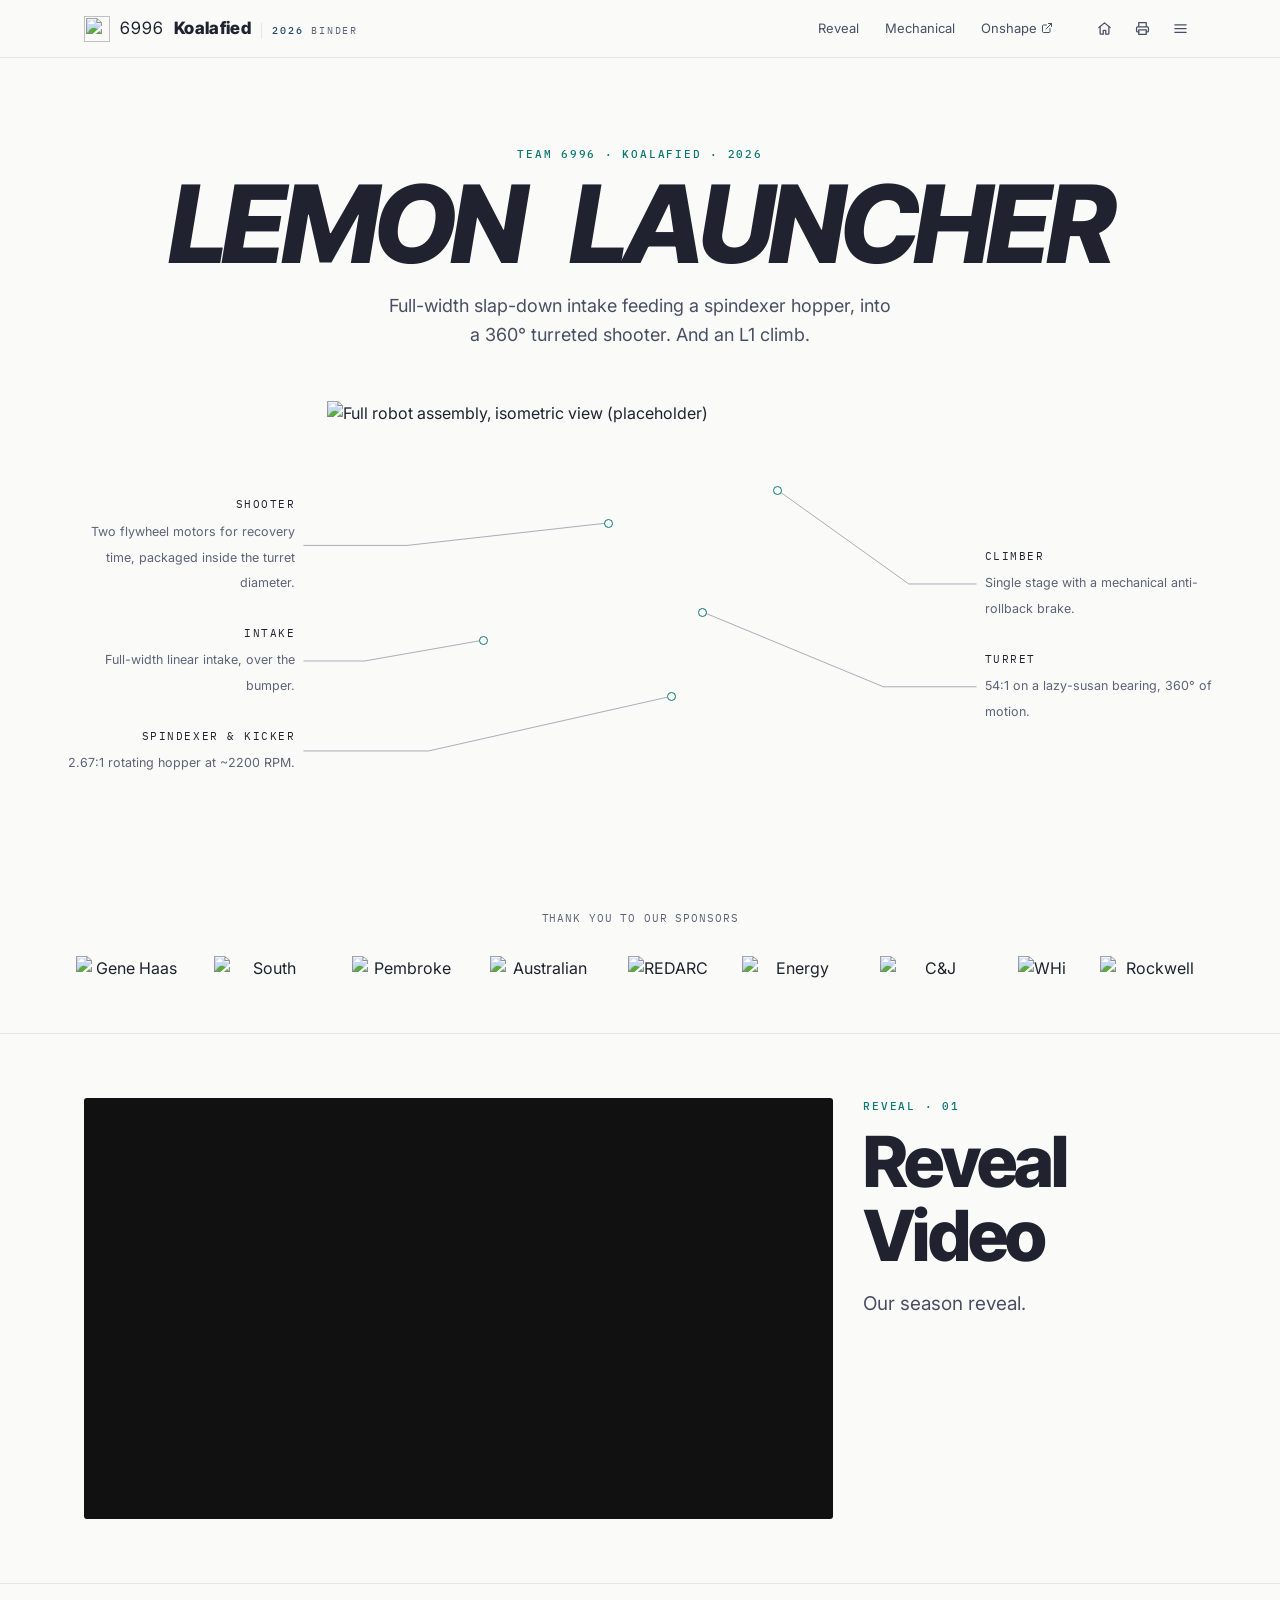
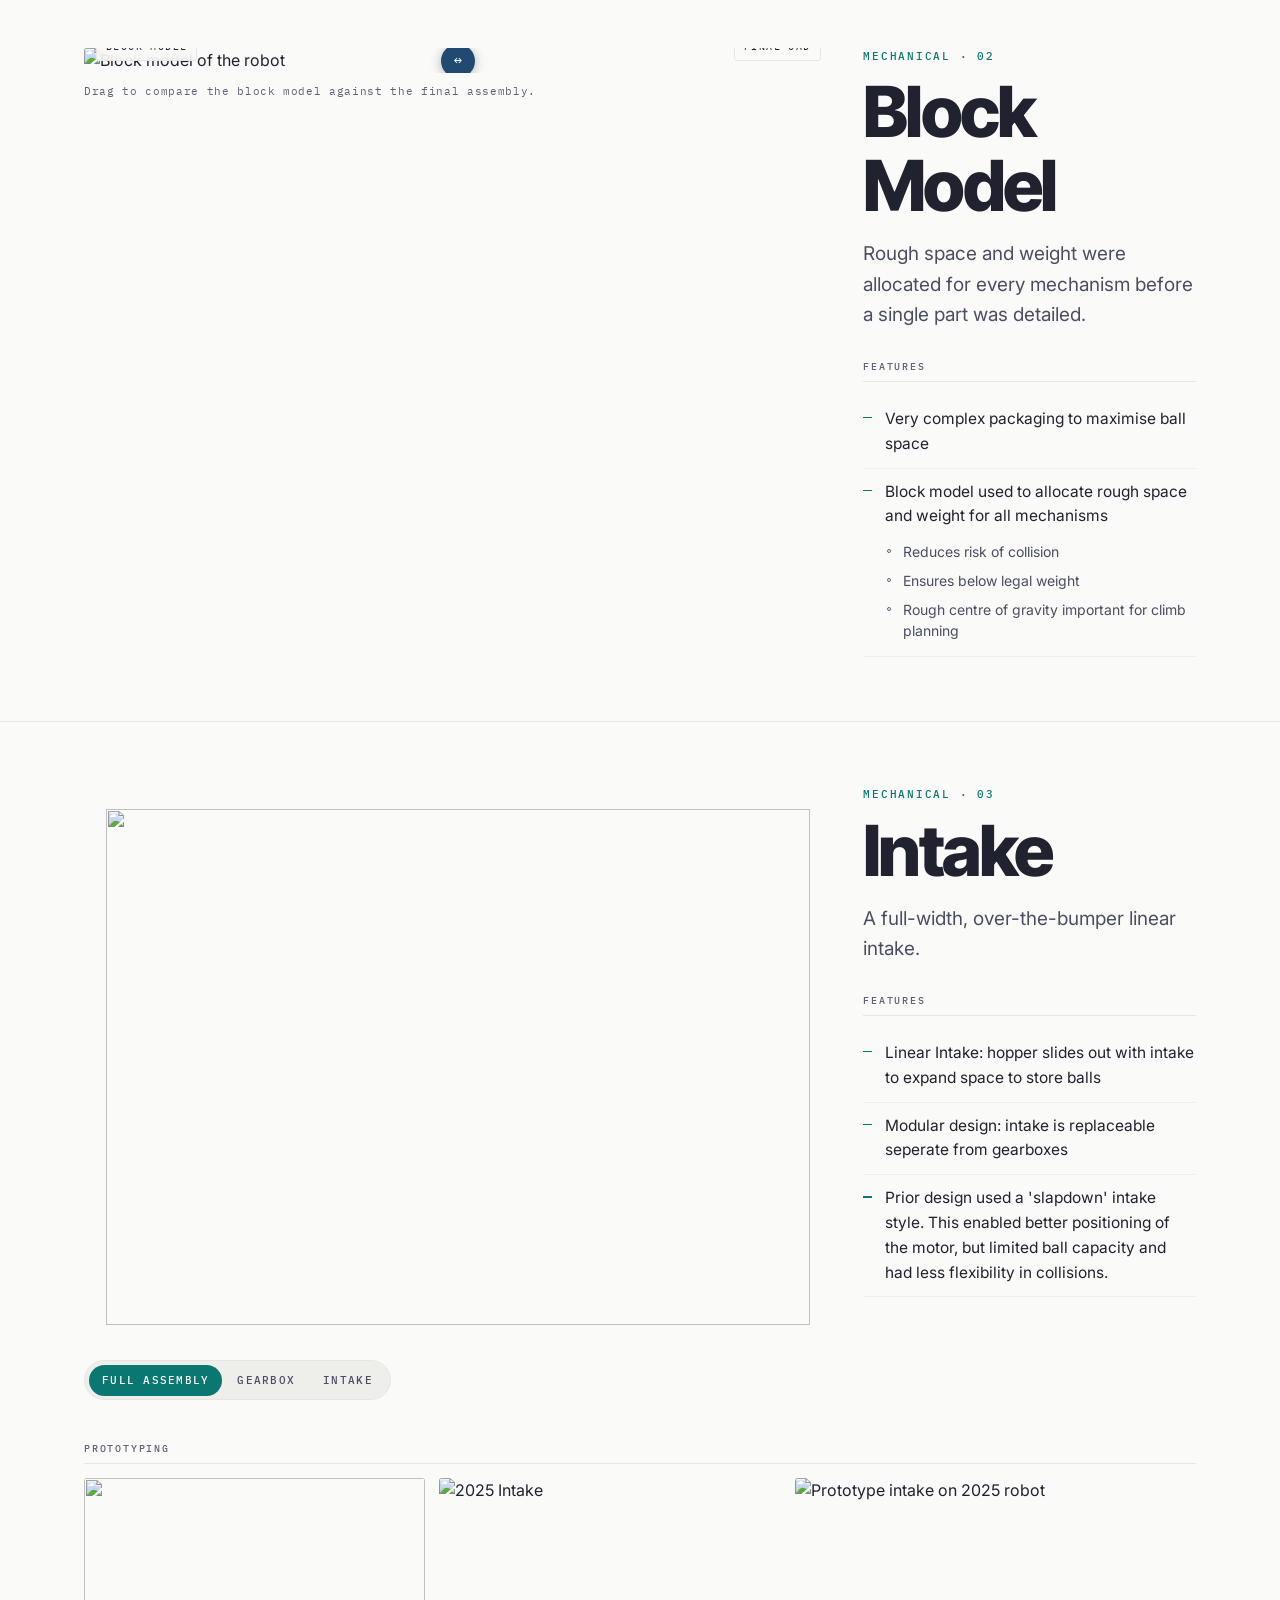
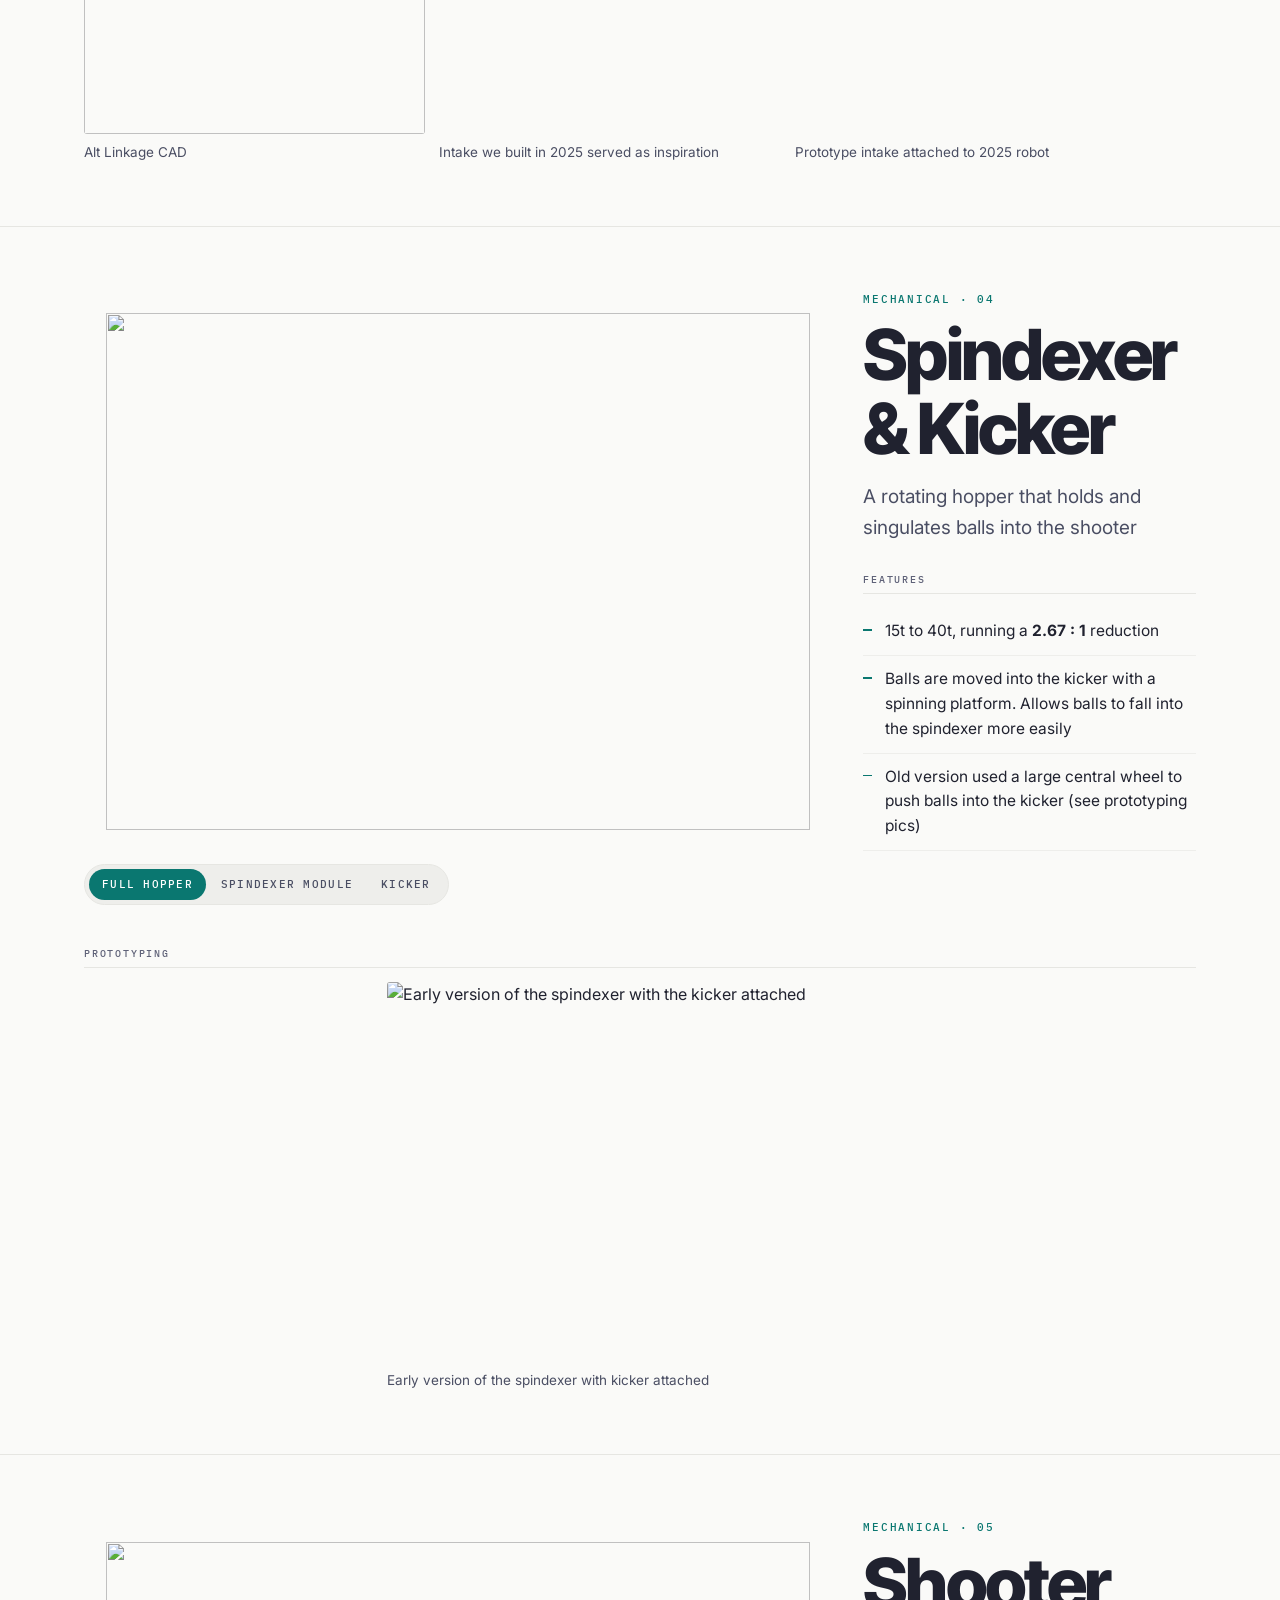
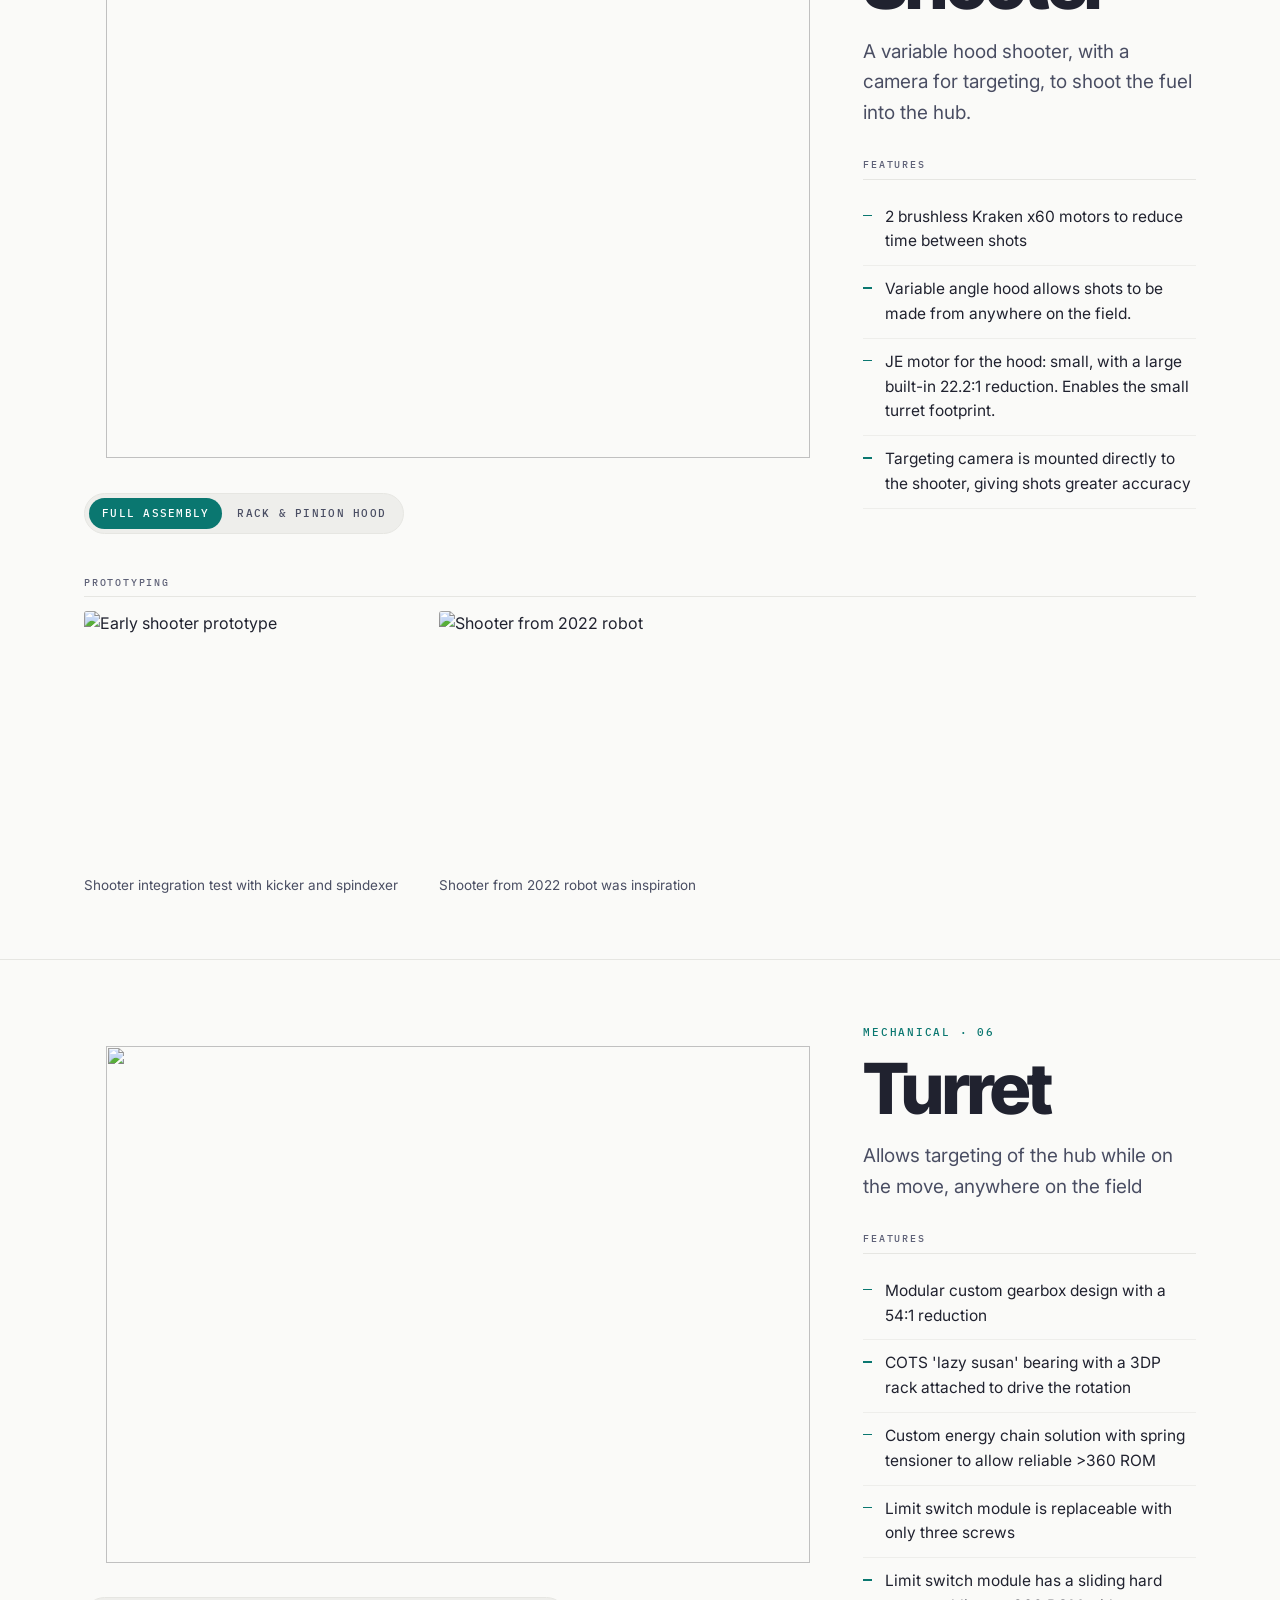
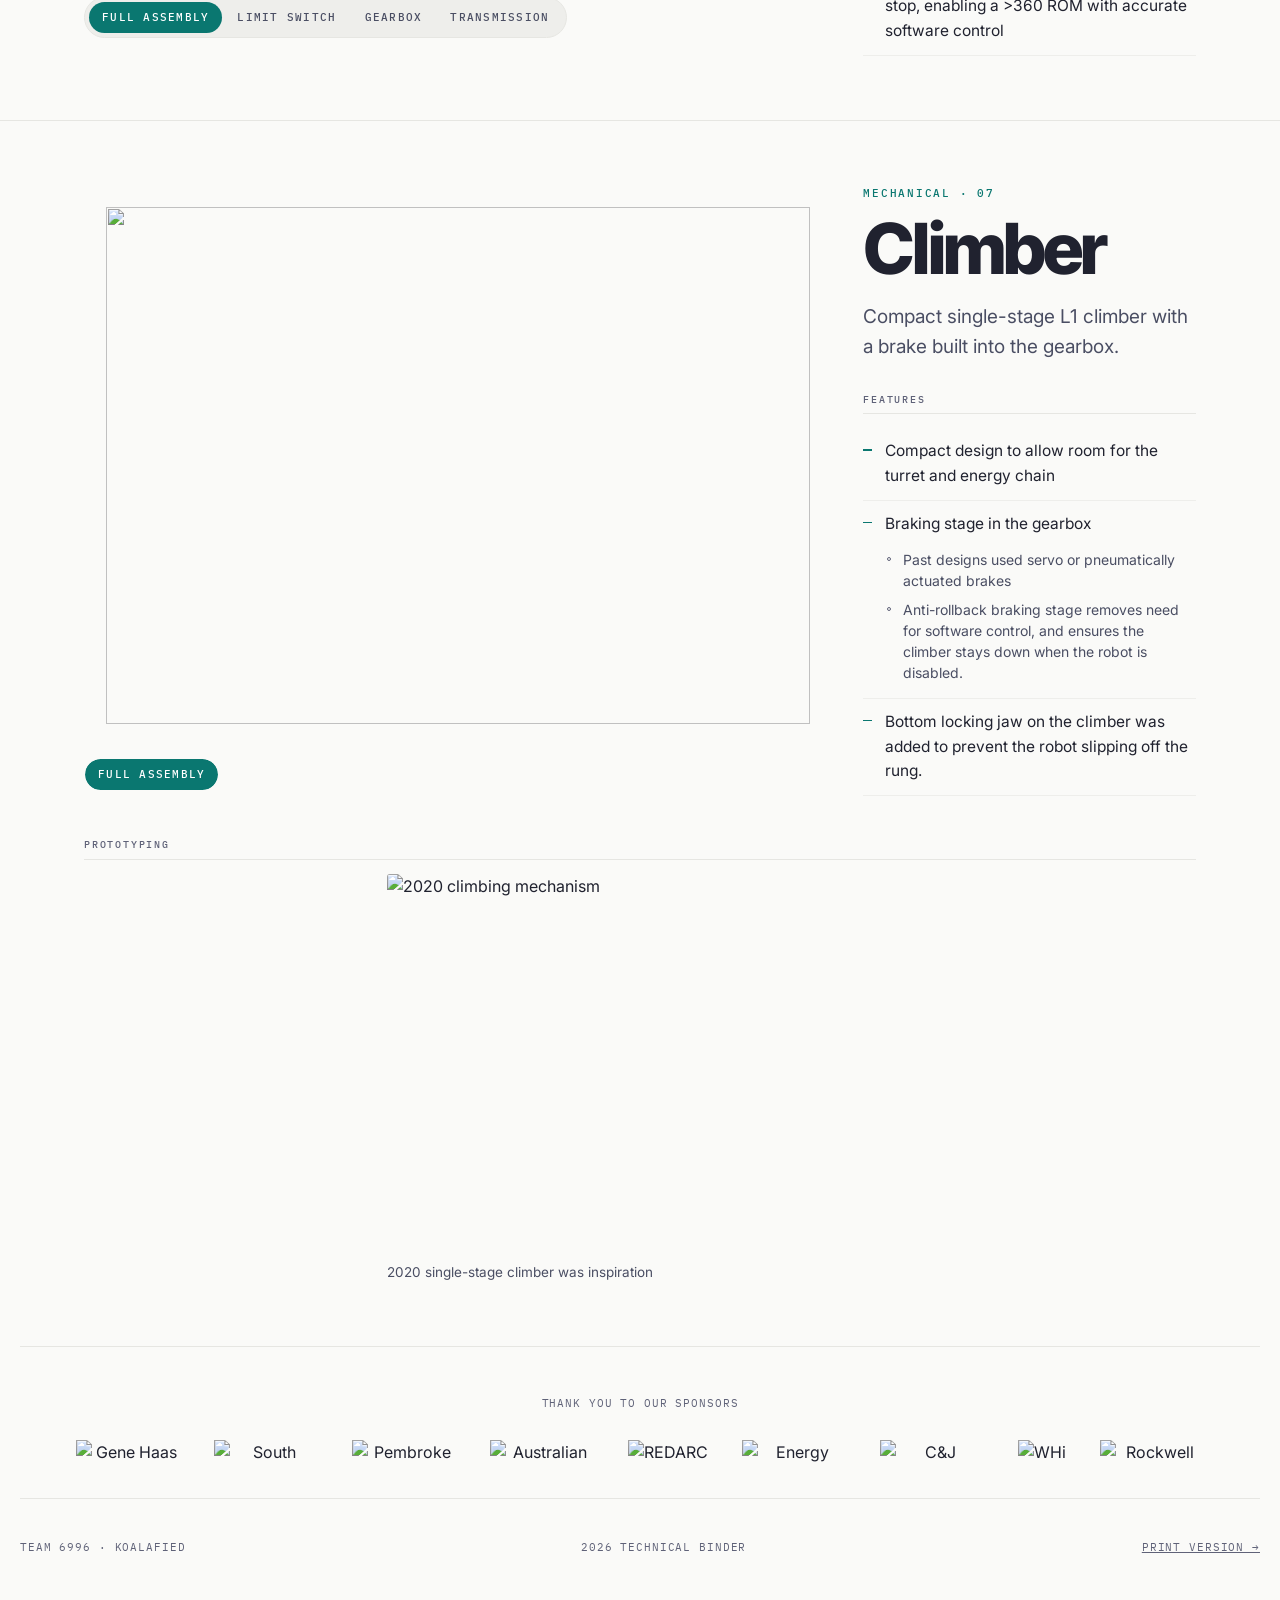
==== index.html @ d45bd8f3 "seo improvements, og image support, no js fallback for ux" ====
<!doctype html>
<html lang="en-AU">
<head>
<meta charset="utf-8">
<meta name="viewport" content="width=device-width, initial-scale=1">

<!--
   █   █  ███   ███  █      ███  █████ █████ █████ ████
   █  █  █   █ █   █ █     █   █ █       █   █     █   █
   ███   █   █ █████ █     █████ ████    █   ████  █   █
   █  █  █   █ █   █ █     █   █ █       █   █     █   █
   █   █  ███  █   █ █████ █   █ █     █████ █████ ████

   FRC 6996 · Koalafied · Adelaide, South Australia
   2026 Technical Binder · Robot: LEMON LAUNCHER

   teamkoalafied.com
-->

<title>FRC 6996 Koalafied — 2026 Technical Binder</title>
<meta name="description" content="Design breakdown of LEMON LAUNCHER, the 2026 robot from FRC team 6996 Koalafied: full-width slap-down intake, spindexer hopper, 360° turreted shooter and an L1 climb.">
<link rel="canonical" href="https://2026.teamkoalafied.com/">
<meta name="robots" content="index, follow, max-image-preview:large">

<!-- URLs must be absolute — crawlers can't resolve relative ones.
     og-cover.png is generated by scripts/make-og.sh. -->
<meta property="og:type" content="website">
<meta property="og:site_name" content="FRC 6996 Koalafied">
<meta property="og:locale" content="en_AU">
<meta property="og:url" content="https://2026.teamkoalafied.com/">
<meta property="og:title" content="FRC 6996 Koalafied — 2026 Technical Binder">
<meta property="og:description" content="LEMON LAUNCHER, mechanism by mechanism: intake, spindexer, shooter, turret and climber — with the prototypes and iterations behind each one.">
<meta property="og:image" content="https://2026.teamkoalafied.com/assets/img/og-cover.png">
<meta property="og:image:type" content="image/png">
<meta property="og:image:width" content="1200">
<meta property="og:image:height" content="630">
<meta property="og:image:alt" content="LEMON LAUNCHER — the 2026 robot of FRC team 6996 Koalafied, shown as a CAD render.">
<meta name="twitter:card" content="summary_large_image">

<meta name="color-scheme" content="light">
<meta name="theme-color" content="#fafaf8">
<link rel="icon" href="assets/img/logo.svg" type="image/svg+xml">
<link rel="alternate icon" href="assets/img/favicon.png">
<link rel="apple-touch-icon" href="assets/img/favicon.png">
<link rel="preconnect" href="https://fonts.googleapis.com">
<link rel="preconnect" href="https://fonts.gstatic.com" crossorigin>
<!-- Largest paint, and binder.js only injects it after content.js runs. -->
<link rel="preload" as="image" href="assets/img/hero-robot.webp" fetchpriority="high">
<link rel="stylesheet" href="https://fonts.googleapis.com/css2?family=Inter+Tight:ital,wght@0,400;0,600;0,800;1,800&family=Inter:wght@400;500;600&family=IBM+Plex+Mono:wght@400;500;600&display=swap">
<link rel="stylesheet" href="assets/css/binder.css">

<!-- Hand-kept: crawlers that don't run scripts still have to read it. -->
<script type="application/ld+json">
{
  "@context": "https://schema.org",
  "@graph": [
    {
      "@type": "SportsTeam",
      "@id": "https://teamkoalafied.com/#team",
      "name": "Koalafied",
      "alternateName": "FRC 6996",
      "identifier": "6996",
      "sport": "FIRST Robotics Competition",
      "url": "https://teamkoalafied.com",
      "logo": "https://2026.teamkoalafied.com/assets/img/logo.png",
      "location": {
        "@type": "Place",
        "address": {
          "@type": "PostalAddress",
          "addressLocality": "Adelaide",
          "addressRegion": "SA",
          "addressCountry": "AU"
        }
      }
    },
    {
      "@type": "WebSite",
      "@id": "https://2026.teamkoalafied.com/#site",
      "name": "FRC 6996 Koalafied — 2026 Technical Binder",
      "url": "https://2026.teamkoalafied.com/",
      "inLanguage": "en-AU",
      "publisher": { "@id": "https://teamkoalafied.com/#team" }
    },
    {
      "@type": "TechArticle",
      "@id": "https://2026.teamkoalafied.com/#binder",
      "isPartOf": { "@id": "https://2026.teamkoalafied.com/#site" },
      "headline": "LEMON LAUNCHER — 2026 Technical Binder",
      "description": "Mechanism-by-mechanism design breakdown of LEMON LAUNCHER, the 2026 FRC robot built by team 6996 Koalafied.",
      "author": { "@id": "https://teamkoalafied.com/#team" },
      "image": "https://2026.teamkoalafied.com/assets/img/og-cover.png",
      "about": [
        { "@type": "Thing", "name": "Intake" },
        { "@type": "Thing", "name": "Spindexer & Kicker" },
        { "@type": "Thing", "name": "Shooter" },
        { "@type": "Thing", "name": "Turret" },
        { "@type": "Thing", "name": "Climber" }
      ]
    }
  ]
}
</script>
</head>
<body>
  <a class="skip" href="#binder">Skip to main content</a>

  <!-- Nav is injected here by binder.js -->
  <main id="binder">
    <!-- The page is blank without JS. Mirrors content.js by hand, so
         update the list when sections change. -->
    <noscript>
      <div class="noscript wrap">
        <p class="eyebrow">Team 6996 · Koalafied · 2026</p>
        <h1>LEMON LAUNCHER</h1>
        <p>Full-width slap-down intake feeding a spindexer hopper, into a
           360° turreted shooter. And an L1 climb.</p>
        <p>This binder assembles itself in the browser, so there is nothing
           to show with JavaScript turned off. Turn it on for the full
           write-up of:</p>
        <ul>
          <li>Reveal Video</li>
          <li>Block Model</li>
          <li>Intake</li>
          <li>Spindexer &amp; Kicker</li>
          <li>Shooter</li>
          <li>Turret</li>
          <li>Climber</li>
        </ul>
        <p>View the cad on
           <a href="https://cad.onshape.com/documents/f777e2d9e964fbf60835e3da/w/235a7544344677d127d5777e/e/62d9f4aee1b8ab6f94113ccb">Onshape</a>,
           or our website at
           <a href="https://teamkoalafied.com">teamkoalafied.com</a>.</p>
      </div>
    </noscript>
  </main>
  <section class="sponsors wrap" id="sponsors"></section>
  <footer class="foot wrap" id="foot"></footer>

  <script src="content.js"></script>
  <script src="assets/js/binder.js"></script>
</body>
</html>
---- assets/css/binder.css ----
/* ============================================================
   Technical Binder — stylesheet
   Edit design tokens in :root. Everything else derives from them.

   Shared brand system — same four hues as Pit Scout
   (../crispy-doodle/style.css), each tuned for its own theme rather
   than copy-pasted, since a hue that reads well on a dark surface
   often can't pass text contrast on a light one:
     navy   structural anchor. Pit Scout (dark): backgrounds. Here
            (light): body ink — the same hue anchors both ends of the
            light/dark spectrum, just inverted.
     teal   primary interactive accent in both — "this is active /
            selected / yours". Pit Scout also uses it for the
            highlight-team color; here it's nav state, pills, links.
     gold   Pit Scout's primary accent (reads fine on dark surfaces);
            here it's decorative-only (text selection, a hover glow) —
            gold text fails contrast against a light background.
     orange secondary/metadata accent in both — status tags there,
            auxiliary labels (carousel/iteration tags) here. Never
            used for warnings — see --warn below.
   Errors get a dedicated red in both apps, deliberately outside the
   brand hues, so a real error never reads as just another accent.
   ============================================================ */

/* ---- 1. Tokens ------------------------------------------- */

:root {
  --paper:    #fafaf8;          /* near-white, just a hair off pure white */
  --panel:    #ffffff;
  --ink:      #20222f;          /* navy-black, tinted from the logo's navy */
  --ink-2:    #4a4e63;
  --ink-3:    #5f6278;
  --rule:     #e6e6e2;
  --rule-2:   #eeeeeb;
  --accent:   #0a7770;          /* team teal — overridden at runtime by team.accent */
  --accent-soft: color-mix(in srgb, var(--accent) 14%, transparent);
  --accent-2: #204a72;          /* team navy — secondary accent, used sparingly */
  --accent-3: #b8420e;          /* team orange — metadata/tag labels only */
  --pop:      #f0b90b;          /* team gold — decorative fills/highlights only, not text */
  --pop-ink:  #3a2c05;          /* dark text color for use on --pop fills */
  --warn:     #b73528;          /* error/warning red — deliberately not a brand hue */

  --font-display: "Inter Tight", "Helvetica Neue", Arial, sans-serif;
  --font-body:    "Inter", "Helvetica Neue", Arial, sans-serif;
  --font-mono:    "IBM Plex Mono", ui-monospace, SFMono-Regular, Menlo, monospace;

  --measure: 68ch;
  --gutter: clamp(20px, 5vw, 72px);
  --nav-h: 58px;

  /* Shared easing for every sliding tab indicator (nav + view rails), so
     they all move with the same weight. --slide-fast is the same motion
     while a rail is being dragged, where the indicator should feel stuck
     to the cursor rather than easing after it. */
  --slide: .28s cubic-bezier(.16, .84, .24, 1);
  --slide-fast: .13s cubic-bezier(.2, .9, .3, 1);

  color-scheme: light;
}

/* ---- 2. Reset -------------------------------------------- */

*, *::before, *::after { box-sizing: border-box; }

html { -webkit-text-size-adjust: 100%; scroll-behavior: smooth; scroll-padding-top: calc(var(--nav-h) + 16px); }
@media (prefers-reduced-motion: reduce) { html { scroll-behavior: auto; } }

body {
  margin: 0;
  background: var(--paper);
  color: var(--ink);
  font-family: var(--font-body);
  font-size: 16px;
  line-height: 1.6;
  -webkit-font-smoothing: antialiased;
  text-rendering: optimizeLegibility;
}

img { max-width: 100%; display: block; }
a { color: inherit; }
button { font: inherit; color: inherit; }
h1, h2, h3, h4 { margin: 0; font-family: var(--font-display); font-weight: 600; letter-spacing: -0.02em; line-height: 1.05; }
p { margin: 0; }
ul { margin: 0; padding: 0; list-style: none; }

::selection { background: var(--pop); color: var(--pop-ink); }

:focus-visible { outline: 2px solid var(--accent); outline-offset: 3px; border-radius: 2px; }

.skip {
  position: absolute; left: -9999px; top: 0; z-index: 200;
  background: var(--ink); color: var(--paper); padding: 10px 16px;
  font-family: var(--font-mono); font-size: 12px;
}
.skip:focus { left: 8px; top: 8px; }

.wrap { max-width: 1240px; margin: 0 auto; padding-inline: var(--gutter); }

/* Shared type helpers */
.eyebrow {
  font-family: var(--font-mono);
  font-size: 11px;
  font-weight: 500;
  letter-spacing: 0.16em;
  text-transform: uppercase;
  color: var(--accent);
}
.muted { color: var(--ink-2); }
code {
  font-family: var(--font-mono);
  font-size: 0.88em;
  background: var(--rule-2);
  padding: 0.1em 0.36em;
  border-radius: 3px;
}

/* ---- 3. Navigation --------------------------------------- */

.nav {
  position: sticky; top: 0; z-index: 100;
  height: var(--nav-h);
  background: color-mix(in srgb, var(--paper) 86%, transparent);
  backdrop-filter: saturate(180%) blur(14px);
  -webkit-backdrop-filter: saturate(180%) blur(14px);
  border-bottom: 1px solid var(--rule);
}
.nav-in { height: 100%; display: flex; align-items: center; gap: 24px; }

.wordmark {
  display: flex; align-items: baseline; gap: 10px;
  text-decoration: none; flex: none;
}
.wordmark-mark { width: 26px; height: 26px; align-self: center; flex: none; }
.wordmark-a { font-family: var(--font-display); font-weight: 400; font-size: 17px; letter-spacing: 0.06em; }
.wordmark-b { font-family: var(--font-display); font-weight: 800; font-size: 17px; letter-spacing: 0.02em; }
.wordmark-tag {
  font-family: var(--font-mono); font-size: 10px; letter-spacing: 0.18em;
  text-transform: uppercase; color: var(--ink-3);
  padding-left: 10px; border-left: 1px solid var(--rule);
}
.wordmark-tag b { color: var(--accent-2); font-weight: 500; }

/* Category links are a tab bar driven by the scroll spy, so the active
   marker slides between them (see moveIndicator in binder.js) rather than
   being drawn inside whichever link is current. Keeping it out of the link
   also stops the row growing by the underline's height when one activates. */
.nav-links { position: relative; display: flex; gap: 4px; margin-left: auto; }
.nav-links a {
  font-size: 13px; text-decoration: none; color: var(--ink-2);
  padding: 6px 11px; border-radius: 4px;
  transition: color .15s, background .15s;
  white-space: nowrap;
}
.nav-links a:hover { color: var(--ink); background: var(--rule-2); }
.nav-links a.is-active { color: var(--ink); }

.nav-indicator {
  position: absolute; left: 0; bottom: 2px;
  width: var(--indicator-w, 0px); height: 1.5px;
  background: var(--accent); border-radius: 2px;
  transform: translateX(var(--indicator-x, 0px));
  opacity: 0; pointer-events: none;
}
.nav-links.has-active .nav-indicator { opacity: 1; }
.nav-links.is-ready .nav-indicator {
  transition: transform var(--slide), width var(--slide), opacity .2s ease;
}
@media (prefers-reduced-motion: reduce) {
  .nav-links.is-ready .nav-indicator { transition: opacity .2s ease; }
}

.nav-tools { display: flex; align-items: center; gap: 6px; flex: none; }
.icon-btn {
  width: 32px; height: 32px; display: grid; place-items: center;
  background: none; border: 1px solid transparent; border-radius: 5px;
  cursor: pointer; color: var(--ink-2);
}
.icon-btn:hover { border-color: var(--rule); color: var(--ink); }
.icon-btn svg { width: 15px; height: 15px; }

/* Contents button: opens the full section list (menu-panel). Shown at every
   width — on wide screens it sits alongside the category links, on narrow
   ones it's the only way to jump to a section since nav-links hides. */

/* External links (team website, CAD): styled like the Reveal/Mechanical
   category links they sit next to, not like the icon buttons — the small
   arrow is enough to show they leave the site, so no underline. */
.nav-links a.nav-external {
  display: inline-flex; align-items: center; gap: 4px;
}
.nav-links a.nav-external svg { width: 12px; height: 12px; flex: none; }

@media (max-width: 940px) {
  .nav-links { display: none; }
  .wordmark-tag { display: none; }
}

/* Slide-down section menu (mobile) */
.menu-panel {
  position: fixed; inset: var(--nav-h) 0 auto 0; z-index: 99;
  background: var(--panel); border-bottom: 1px solid var(--rule);
  max-height: calc(100vh - var(--nav-h)); overflow-y: auto;
  padding: 12px var(--gutter) 24px;
}
.menu-panel[hidden] { display: none !important; }
.menu-group { font-family: var(--font-mono); font-size: 10px; letter-spacing: .16em; text-transform: uppercase; color: var(--ink-3); margin: 16px 0 6px; }
.menu-panel a { display: flex; gap: 12px; padding: 9px 0; text-decoration: none; border-bottom: 1px solid var(--rule-2); font-size: 15px; }
.menu-panel a span:first-child { font-family: var(--font-mono); color: var(--accent); font-size: 12px; padding-top: 3px; }

/* ---- 4. Hero --------------------------------------------- */

.hero { padding: clamp(40px, 7vw, 88px) 0 clamp(24px, 4vw, 56px); }
.hero-meta { text-align: center; }
.hero-title {
  font-size: clamp(2.4rem, 8.5vw, 6.75rem);
  font-weight: 800;
  letter-spacing: -0.045em;
  /* letter-spacing above tightens every character gap, including the one
     around the space — word-spacing adds it back just at word breaks. */
  word-spacing: 0.3em;
  line-height: 0.86;
  margin: 14px 0 0;
  font-style: italic;
}
.hero-sub {
  max-width: 46ch; margin: 22px auto 0;
  color: var(--ink-2); font-size: clamp(15px, 1.6vw, 18px);
}

.hero .wrap { max-width: 1460px; }
.hero-meta { max-width: 1240px; margin-inline: auto; }

.hero-stage {
  position: relative;
  margin-top: clamp(28px, 4vw, 52px);
  display: grid;
  grid-template-columns: minmax(160px, 1fr) minmax(0, 2.7fr) minmax(160px, 1fr);
  gap: clamp(12px, 2.5vw, 40px);
  align-items: center;
}
.hero-figure { grid-column: 2; position: relative; aspect-ratio: var(--ar, 4 / 3); }
.hero-frame {
  position: absolute; inset: 0; width: 100%; height: 100%;
  object-fit: contain; opacity: 0; transition: opacity .28s ease;
  pointer-events: none; /* only the visible frame below should catch clicks */
}
.hero-frame.is-on { opacity: 1; pointer-events: auto; cursor: zoom-in; }
@media (prefers-reduced-motion: reduce) { .hero-frame { transition: none; } }

.hero-lines {
  position: absolute; inset: 0; width: 100%; height: 100%;
  pointer-events: none; overflow: visible; z-index: 1;
}
.hero-lines path { fill: none; stroke: var(--ink-3); stroke-width: 1; opacity: .5; }

.hero-dot {
  position: absolute; width: 9px; height: 9px; margin: -4.5px 0 0 -4.5px;
  border-radius: 50%; background: var(--paper);
  border: 1.5px solid var(--accent); z-index: 3; pointer-events: none;
  transition: transform .2s, box-shadow .2s;
}
.hero-dot.is-lit {
  transform: scale(1.45);
  border-color: var(--pop);
  box-shadow: 0 0 0 6px color-mix(in srgb, var(--pop) 22%, transparent);
}

.hero-rail { display: flex; flex-direction: column; gap: clamp(14px, 3vw, 30px); z-index: 2; }
.hero-rail-l { grid-column: 1; text-align: right; align-items: flex-end; }
.hero-rail-r { grid-column: 3; text-align: left; align-items: flex-start; }

.callout { text-decoration: none; display: block; max-width: 230px; }
.callout-name {
  font-family: var(--font-mono); font-size: 11px; letter-spacing: .14em;
  text-transform: uppercase; color: var(--ink);
  display: block; margin-bottom: 4px;
  transition: color .15s;
}
.callout-blurb { font-size: 12.5px; line-height: 1.45; color: var(--ink-3); }
.callout:hover .callout-name { color: var(--accent); }

@media (max-width: 900px) {
  /* Just the image — no leader lines (nothing for them to point at) and no
     label rail. Highlighting a system is a hover behavior on the rail
     labels, so it isn't reachable here; visitors just get the full robot. */
  .hero-stage { display: flex; flex-direction: column; }
  .hero-lines, .hero-dot, .hero-rail { display: none; }
  /* Every .hero-frame is position:absolute (for the crossfade), so
     .hero-figure has no in-flow content to size itself from — it needs an
     explicit width here, since this flex column doesn't stretch its items
     to fill the cross axis (.hero-stage sets align-items: center above).
     Without this the figure collapses to 0×0 and the image vanishes. */
  .hero-figure { width: 100%; }
}

/* ---- 6. Sections ----------------------------------------- */

.sec { padding: clamp(32px, 5vw, 64px) 0; border-top: 1px solid var(--rule); }
.sec-title {
  font-size: clamp(2.2rem, 6vw, 4.4rem);
  font-weight: 800; letter-spacing: -0.04em;
  margin: 10px 0 0;
}
.sec-thesis { margin-top: 16px; font-size: clamp(16px, 1.8vw, 19px); color: var(--ink-2); max-width: 56ch; }

/* Primary row: title + thesis + Features beside the section's main image
   (or compare view). In the HTML the text comes first — so it still reads
   before the image on narrow screens, and for screen readers regardless of
   width, since they follow DOM order rather than `order` below — and
   `order` is what puts the image on the left once there's room for two
   columns. Falls back to a single column when there's only one child. */
.sec-primary {
  display: grid; grid-template-columns: 1fr;
  gap: clamp(16px, 2.4vw, 32px);
  align-items: start;
}

.sec-primary > .sec-text { order: 1; }
.sec-primary > .media-block { order: 2; }
@media (min-width: 861px) {
  /* Image column is explicitly the big track (1.8fr) and text is
     explicitly the small track (.8fr) — pinned with grid-column so the
     `order` swap below (which moves the image to visually the left)
     can never again flip which element lands in which track. */
  .sec-primary { grid-template-columns: minmax(0, 1.8fr) minmax(0, .8fr); }
  .sec-primary:has(> :only-child) { grid-template-columns: 1fr; }

  .sec-primary > .media-block {
    grid-column: 1; order: 1;
    /* Pins the image (and its pills/caption) while Features scrolls past
       beside it. Only travels as far as the row is tall — on a section
       where the image is taller than the text there's nothing to pin
       against, so it just behaves like a normal static image. */
    position: sticky;
    top: calc(var(--nav-h) + 24px);
  }
  .sec-primary > .sec-text { grid-column: 2; order: 2; }
}

.sec-primary .media-block { margin-top: 0; }
.sec-primary .features { margin-top: clamp(20px, 3vw, 32px); max-width: none; }
.sec-text { min-width: 0; }

.sec-media { margin-top: clamp(26px, 4vw, 44px); display: flex; flex-direction: column; gap: clamp(30px, 4vw, 52px); }
.media-block { min-width: 0; }

figure { margin: 0; }
figcaption {
  margin-top: 10px; font-family: var(--font-mono); font-size: 11px;
  letter-spacing: .06em; color: var(--ink-3);
}
.frame {
  background: none; border: none;
  border-radius: 3px; overflow: hidden;
}
.frame img { width: 100%; cursor: zoom-in; transition: opacity .15s ease; }
.frame img:hover { opacity: .88; }

.video-frame {
  position: relative; width: 100%; aspect-ratio: 16 / 9;
  border-radius: 3px; overflow: hidden; background: var(--ink-4, #111);
}
.video-frame iframe {
  position: absolute; inset: 0; width: 100%; height: 100%; border: 0;
}

.features { margin-top: clamp(30px, 4vw, 52px); max-width: var(--measure); }

.block-label {
  font-family: var(--font-mono); font-size: 10px; font-weight: 500;
  letter-spacing: .18em; text-transform: uppercase; color: var(--ink-3);
  padding-bottom: 8px; border-bottom: 1px solid var(--rule); margin-bottom: 14px;
}

/* Feature list */
.feat > li {
  padding: 11px 0 11px 22px; position: relative;
  border-bottom: 1px solid var(--rule-2);
  font-size: 15.5px;
}
.feat > li::before {
  content: ""; position: absolute; left: 0; top: 21px;
  width: 9px; height: 1.5px; background: var(--accent);
}
.feat ul { margin: 8px 0 0; }
.feat ul li {
  position: relative; padding: 4px 0 4px 18px;
  font-size: 14px; color: var(--ink-2); line-height: 1.5;
}
.feat ul li::before {
  content: ""; position: absolute; left: 2px; top: 12px;
  width: 4px; height: 4px; border-radius: 50%;
  border: 1px solid var(--ink-3);
}

/* ---- 7. Compare slider ----------------------------------- */

.compare-stage {
  position: relative; overflow: hidden; user-select: none;
  background: none; border: none; border-radius: 3px;
}
.compare-stage > img { width: 100%; display: block; }
.compare-top {
  position: absolute; inset: 0;
  clip-path: inset(0 calc(100% - var(--pos, 50%)) 0 0);
  background: var(--paper); /* opaque backstop so a transparent "before" image can't reveal the "after" image stacked beneath it */
}
.compare-top img { width: 100%; height: 100%; object-fit: cover; }

.compare-bar {
  position: absolute; top: 0; bottom: 0; left: var(--pos, 50%);
  width: 2px; background: var(--accent-2); pointer-events: none; z-index: 3;
  transform: translateX(-1px);
}
.compare-grip {
  position: absolute; top: 50%; left: 50%; transform: translate(-50%, -50%);
  width: 34px; height: 34px; border-radius: 50%;
  background: var(--accent-2); color: #fff;
  display: grid; place-items: center;
  font-family: var(--font-mono); font-size: 13px; line-height: 1;
  box-shadow: 0 2px 12px rgba(0,0,0,.28);
}
.compare-range {
  position: absolute; inset: 0; width: 100%; height: 100%;
  margin: 0; opacity: 0; cursor: ew-resize; z-index: 4;
  -webkit-appearance: none; appearance: none; background: none;
}
.compare-range::-webkit-slider-thumb { -webkit-appearance: none; width: 44px; height: 100%; }

/* On a touch device the hit target is a band that follows the divider
   (touch-action: none only within that band) rather than the full image —
   so a finger landing anywhere else on the image scrolls the page as
   normal, and only a touch that starts near the handle grabs it. A mouse
   or trackpad has no scroll-vs-drag conflict, so it keeps the full-width
   "click anywhere to jump" hit target above. */
@media (pointer: coarse) {
  .compare-range {
    left: calc(var(--pos, 50%) - 32px); width: 64px;
    touch-action: none;
  }
}
.compare-range::-moz-range-thumb { width: 44px; height: 100%; border: 0; opacity: 0; }

.compare-tag {
  position: absolute; bottom: 12px; z-index: 3; pointer-events: none;
  font-family: var(--font-mono); font-size: 10px; letter-spacing: .14em;
  text-transform: uppercase;
  background: color-mix(in srgb, var(--paper) 82%, transparent);
  backdrop-filter: blur(6px);
  border: 1px solid var(--rule);
  padding: 5px 9px; border-radius: 3px;
}
.compare-tag-l { left: 12px; }
.compare-tag-r { right: 12px; }

/* ---- 8. Iteration scrubber ------------------------------- */

.iters-stage {
  position: relative; background: none;
  border: none; border-radius: 3px; overflow: hidden;
}
.iters-stage { aspect-ratio: var(--ar, 4 / 3); }
.iters-stage img {
  position: absolute; inset: 0;
  width: 100%; height: 100%; object-fit: contain; padding: 3%;
}
.iter-frame { opacity: 0; transition: opacity .18s ease; pointer-events: none; }
.iter-frame.is-on { opacity: 1; pointer-events: auto; cursor: zoom-in; }
.iter-frame.is-on:hover { opacity: .92; }
@media (prefers-reduced-motion: reduce) { .iter-frame { transition: none; } }

.iter-badge {
  position: absolute; top: 12px; left: 12px; z-index: 2;
  font-family: var(--font-mono); font-size: 11px; font-weight: 600;
  letter-spacing: .1em; color: #fff; background: var(--accent-3);
  padding: 4px 9px; border-radius: 3px;
}

.iters-ctl { margin-top: 14px; display: flex; align-items: center; gap: 12px; }
.step-btn {
  width: 30px; height: 30px; flex: none; border: 1px solid var(--rule);
  background: var(--panel); border-radius: 4px; cursor: pointer;
  display: grid; place-items: center; color: var(--ink-2);
}
.step-btn:hover:not(:disabled) { border-color: var(--accent-2); color: var(--accent-2); }
.step-btn:disabled { opacity: .35; cursor: default; }

.iter-range {
  flex: 1; -webkit-appearance: none; appearance: none;
  background: none; height: 28px; cursor: pointer; margin: 0;
}
.iter-range::-webkit-slider-runnable-track { height: 2px; background: var(--rule); }
.iter-range::-moz-range-track { height: 2px; background: var(--rule); }
.iter-range::-webkit-slider-thumb {
  -webkit-appearance: none; width: 15px; height: 15px; border-radius: 50%;
  background: var(--accent-2); border: 2px solid var(--paper); margin-top: -6.5px;
  box-shadow: 0 0 0 1px var(--accent-2);
}
.iter-range::-moz-range-thumb {
  width: 15px; height: 15px; border-radius: 50%;
  background: var(--accent-2); border: 2px solid var(--paper);
  box-shadow: 0 0 0 1px var(--accent-2);
}

.iter-note {
  margin-top: 12px; padding-top: 12px; border-top: 1px solid var(--rule-2);
  display: flex; gap: 12px; align-items: baseline;
  font-size: 14.5px; color: var(--ink-2); min-height: 3.2em;
}
.iter-note b {
  font-family: var(--font-mono); font-size: 11px; letter-spacing: .1em;
  color: var(--accent-3); flex: none; text-transform: uppercase;
}

/* ---- 8b. Figure grids ------------------------------------ */

.figs { display: grid; gap: clamp(12px, 1.8vw, 20px); }
.figs-2 { grid-template-columns: repeat(2, minmax(0, 1fr)); }
.figs-3 { grid-template-columns: repeat(3, minmax(0, 1fr)); }
.figs .wide { grid-column: 1 / -1; }
@media (max-width: 720px) { .figs-2, .figs-3 { grid-template-columns: 1fr; } }

.figs figure { display: flex; flex-direction: column; }
.figs .frame { flex: 1; display: grid; place-items: center; padding: 10px; }
.figs .frame img { width: 100%; height: auto; }

/* ---- 8c. Highlight views ---------------------------------- */

.hl-stage {
  position: relative; overflow: hidden;
  background: none; border: none; border-radius: 3px;
  aspect-ratio: var(--ar, 4 / 3);
}
.hl-stage img {
  position: absolute; inset: 0;
  width: 100%; height: 100%; object-fit: contain; padding: 3%;
  opacity: 0; transition: opacity .28s ease;
  pointer-events: none; /* only the visible frame below should catch clicks */
}
.hl-stage img.is-on { opacity: 1; pointer-events: auto; cursor: zoom-in; }
.hl-stage img.is-on:hover { opacity: .92; }
@media (prefers-reduced-motion: reduce) { .hl-stage img { transition: none; } }

/* The views sit on one connected rail rather than as separate buttons:
   a single indicator slides between them, so switching views reads as
   one control moving instead of two buttons swapping state. The pills
   themselves are transparent — wireHighlights measures the selected one
   and writes its box into the --indicator-* vars below. */
.hl-pills {
  --indicator-x: 4px;
  --indicator-y: 4px;
  --indicator-w: 0px;
  --indicator-h: 0px;
  position: relative;
  display: inline-flex; gap: 2px;
  max-width: 100%;
  margin-top: 12px;
  padding: 4px;
  background: var(--rule-2);
  border: 1px solid var(--rule);
  border-radius: 100px;
  overflow-x: auto;
  scrollbar-width: none;
  /* Dragging across the rail must not start a text selection. */
  -webkit-user-select: none; user-select: none;
}
.hl-pills::-webkit-scrollbar { display: none; }
/* One view is not a choice — drop the rail and leave the lone label. */
.hl-pills.is-solo { padding: 0; background: none; border-color: transparent; }

.pill-indicator {
  position: absolute; left: 0; top: 0;
  width: var(--indicator-w); height: var(--indicator-h);
  background: var(--accent); border-radius: 100px;
  transform: translate(var(--indicator-x), var(--indicator-y)) scale(var(--press, 1));
  pointer-events: none;
}
/* Animate only after the first measurement lands, otherwise the
   indicator slides in from a zero-width box on load. */
.hl-pills.is-ready .pill-indicator {
  transition: transform var(--slide), width var(--slide), height var(--slide);
}
/* Held down: the indicator squeezes under the press and tracks the cursor
   on the fast curve. Releasing drops both classes, so it springs back to
   full size on the slower curve. */
.hl-pills.is-dragging { --press: .95; }
.hl-pills.is-ready.is-dragging .pill-indicator {
  transition: transform var(--slide-fast), width var(--slide-fast), height var(--slide-fast);
}
/* Scrubbing past several views in one gesture would otherwise leave a pile
   of half-faded frames behind the cursor. */
.hl.is-dragging .hl-stage img { transition-duration: .13s; }

.pill {
  position: relative; z-index: 1; flex: none;
  font-family: var(--font-mono); font-size: 10.5px; font-weight: 500;
  letter-spacing: .12em; text-transform: uppercase;
  padding: 7px 13px; cursor: pointer;
  background: none; color: var(--ink-2);
  border: 0; border-radius: 100px;
  transition: color .15s;
}
.pill:hover { color: var(--ink); }
.pill[aria-selected="true"] { color: #fff; }
/* The rail clips its own overflow, so keep the focus ring inside the pill. */
.pill:focus-visible { outline-offset: -2px; }
.pill[aria-selected="true"]:focus-visible { outline-color: var(--paper); }

@media (prefers-reduced-motion: reduce) {
  .hl-pills.is-ready .pill-indicator,
  .hl-pills.is-ready.is-dragging .pill-indicator { transition: none; }
  .hl-pills.is-dragging { --press: 1; }
}

/* ---- 8d. Carousel (Prototyping + Alternate Views) --------- */

/* Multiple items show side by side — as many as fit — and the arrows page
   the strip sideways. Each item's frame is a FIXED height, not matched to
   that image's aspect ratio, so mixed portrait/landscape photos sit flush
   in a row instead of resizing the row around whichever one is showing. */
/* Prototyping photos arrive at whatever ratio the camera or screenshot gave
   them — this set runs from a 0.55 portrait to a 2.49 panorama. Sizing them
   all to one box and letterboxing the remainder left each photo a different
   size floating in its own dead space. Instead every photo is laid to one
   shared row height and keeps its natural width, the way a justified photo
   strip works: the row reads as one clean band and nothing is cropped. */
.carousel { position: relative; --row-h: clamp(190px, 20vw, 260px); }

.carousel-track {
  display: flex; gap: 14px; align-items: flex-start;
  overflow-x: auto; scroll-snap-type: x mandatory;
  scroll-padding-left: 2px;
  scrollbar-width: none;
}
.carousel-track::-webkit-scrollbar { display: none; }
/* A lone photo isn't a strip, so it doesn't scroll — and left-aligning one
   tall shot under a full-width rule strands it against a field of white.
   Centring reads as a figure instead. */
.carousel.is-single .carousel-track { overflow-x: visible; justify-content: center; }

/* A lone photo has the whole row to itself, so let it read as a figure
   rather than a thumbnail stranded at the left edge. */
.carousel.is-single { --row-h: clamp(240px, 30vw, 380px); }

.carousel-item { flex: 0 0 auto; scroll-snap-align: start; max-width: 100%; }

/* Width comes from the row height and the photo's own ratio. It has to be a
   real --ar rather than `width: auto`, or the frame measures zero before the
   image loads and a lazy image inside a zero-width box never loads at all.
   4/3 is only the placeholder until wireCarousels reads the real ratio. */
.carousel-frame {
  height: var(--row-h); aspect-ratio: var(--ar, 4 / 3);
  background: none; border: none; border-radius: 3px; overflow: hidden;
}
.carousel-frame img {
  width: 100%; height: 100%; object-fit: cover; object-position: center;
  cursor: zoom-in; transition: opacity .15s ease;
}
/* A single photo isn't in a scroller, so it must not push the page wide. */
.carousel.is-single .carousel-frame { max-width: 100%; }
.carousel-frame img:hover { opacity: .88; }

.carousel-cap { margin-top: 9px; font-size: 13.5px; color: var(--ink-2); line-height: 1.4; }
.carousel-cap b {
  display: block;
  font-family: var(--font-mono); font-size: 10px; font-weight: 500;
  letter-spacing: .1em; text-transform: uppercase; color: var(--accent-3);
  margin-bottom: 2px;
}

.carousel-nav {
  position: absolute; top: calc(var(--row-h) / 2); z-index: 2;
  transform: translateY(-50%);
  width: 36px; height: 36px; border-radius: 50%;
  background: color-mix(in srgb, var(--panel) 88%, transparent);
  backdrop-filter: blur(4px);
  border: 1px solid var(--rule); color: var(--ink-2);
  display: grid; place-items: center; cursor: pointer;
  transition: color .15s, border-color .15s, opacity .15s;
}
.carousel-nav:hover { color: var(--accent-2); border-color: var(--accent-2); }
.carousel-nav:disabled { opacity: 0; pointer-events: none; }
.carousel-prev { left: -14px; }
.carousel-next { right: -14px; }
@media (max-width: 640px) { .carousel-prev { left: 4px; } .carousel-next { right: 4px; } }

/* ---- 9. Card grid (software tools etc.) ------------------ */

.cards {
  display: grid; grid-template-columns: repeat(auto-fill, minmax(260px, 1fr));
  gap: clamp(16px, 2.4vw, 28px);
}
.card {
  background: var(--panel); border: 1px solid var(--rule);
  border-radius: 3px; overflow: hidden; text-decoration: none;
  display: flex; flex-direction: column;
  transition: border-color .15s, transform .15s;
}
a.card:hover { border-color: var(--accent); transform: translateY(-2px); }
.card img { width: 100%; background: var(--panel); border-bottom: 1px solid var(--rule); }
.card-body { padding: 15px 16px 18px; }
.card h4 { font-size: 17px; font-weight: 600; }
.card p { margin-top: 6px; font-size: 13.5px; color: var(--ink-3); line-height: 1.5; }
.card-go { margin-top: 10px; font-family: var(--font-mono); font-size: 10px; letter-spacing: .14em; text-transform: uppercase; color: var(--accent); }

/* ---- 9b. Lightbox ------------------------------------------ */

/* One overlay, reused for every clickable image on the page (see
   wireLightbox in binder.js). Sits above the nav (z-index 100). */
.lightbox {
  position: fixed; inset: 0; z-index: 500;
  display: grid; place-items: center; padding: clamp(20px, 5vw, 64px);
  background: rgba(8, 8, 9, .86); backdrop-filter: blur(3px);
  opacity: 0; transition: opacity .18s ease;
  cursor: zoom-out;
  /* Tied to is-open (not [hidden]) so the fading-out overlay releases
     clicks the instant closing starts, not ~180ms later once the fade
     finishes and JS finally sets [hidden]. */
  pointer-events: none;
}
.lightbox.is-open { opacity: 1; pointer-events: auto; }
.lightbox[hidden] { display: none; }
@media (prefers-reduced-motion: reduce) { .lightbox { transition: none; } }

.lightbox figure {
  margin: 0; max-width: 100%; max-height: 100%;
  display: flex; flex-direction: column; align-items: center;
  transform: scale(.97); transition: transform .18s ease;
}
.lightbox.is-open figure { transform: scale(1); }
@media (prefers-reduced-motion: reduce) { .lightbox figure { transition: none; } }

.lightbox img {
  max-width: 100%; max-height: 78vh; object-fit: contain;
  border-radius: 4px; box-shadow: 0 24px 64px rgba(0, 0, 0, .45);
  cursor: default;
}

.lightbox figcaption {
  margin-top: 16px; max-width: 62ch; text-align: center;
  font-size: 14px; line-height: 1.5; color: #e8e7e3;
}
.lightbox figcaption:empty { display: none; }
.lightbox figcaption b {
  display: block;
  font-family: var(--font-mono); font-size: 11px; font-weight: 500;
  letter-spacing: .1em; text-transform: uppercase; color: #fff;
  margin-bottom: 4px;
}

.lightbox-close {
  position: fixed; top: clamp(14px, 3vw, 28px); right: clamp(14px, 3vw, 28px);
  z-index: 1;
  width: 40px; height: 40px; border-radius: 50%;
  background: rgba(255, 255, 255, .08); border: 1px solid rgba(255, 255, 255, .2);
  color: #fff; display: grid; place-items: center; cursor: pointer;
  transition: background .15s, border-color .15s;
}
.lightbox-close:hover { background: rgba(255, 255, 255, .16); border-color: rgba(255, 255, 255, .4); }

/* ---- 9b. Sponsors ------------------------------------------ */

/* Two sponsor moments, matching the main site's quiet banner: one right
   under the hero (no label), one near the footer (labelled). Same row
   layout and logo size in both places — the binder doesn't need the main
   site's bigger, tiered "Our Sponsors" section. */

.sponsors {
  border-top: 1px solid var(--rule);
  padding: 48px 0 32px;
  text-align: center;
}
.sponsors-label {
  font-family: var(--font-mono); font-size: 11px;
  letter-spacing: .08em; text-transform: uppercase; color: var(--ink-3);
  margin-bottom: 28px;
}
.sponsor-banner-row {
  display: flex; flex-wrap: wrap; align-items: center; justify-content: center;
  gap: 18px 34px;
}
.sponsor-logo {
  height: 26px; max-width: 104px;
  width: auto; object-fit: contain;
}

.sponsors-hero {
  border-top: none; padding: 32px 0 0; margin-top: 8px;
}

/* ---- 10. Footer ------------------------------------------ */

.foot {
  border-top: 1px solid var(--rule);
  padding: 40px 0 56px;
  display: flex; flex-wrap: wrap; gap: 16px 32px;
  align-items: baseline; justify-content: space-between;
  font-family: var(--font-mono); font-size: 11px;
  letter-spacing: .08em; text-transform: uppercase; color: var(--ink-3);
}
.foot a { color: var(--ink-3); }
.foot a:hover { color: var(--accent); }

/* ---- 11. Error banner & no-JS fallback ------------------- */

.boom {
  margin: 40px auto; max-width: 640px; padding: 20px 24px;
  border: 1px solid var(--warn); border-left-width: 3px;
  background: var(--panel); font-family: var(--font-mono); font-size: 13px;
}
.boom h2 { font-family: var(--font-mono); font-size: 13px; margin-bottom: 8px; color: var(--warn); }

/* The <noscript> fallback in index.html and print.html. It also carries
   .wrap, which centres it and adds the gutter. */
.noscript { max-width: 60ch; padding-block: clamp(48px, 9vw, 96px) 72px; }
.noscript h1 {
  font-size: clamp(2.2rem, 7vw, 3.6rem); font-weight: 800; font-style: italic;
  letter-spacing: -0.045em; word-spacing: 0.3em; line-height: 0.9;
  margin: 12px 0 22px;
}
.noscript p { color: var(--ink-2); margin-bottom: 14px; }
.noscript ul {
  margin: 0 0 20px; padding-left: 18px; list-style: disc;
  color: var(--ink-2);
}
.noscript li { margin-bottom: 3px; }
.noscript a { color: var(--accent); text-underline-offset: 2px; }

/* ---- 12. Print ------------------------------------------- */

@media print {
  :root { --paper: #fff; --ink: #000; --ink-2: #333; --ink-3: #666; --rule: #bbb; --rule-2: #ddd; }
  .nav, .menu-panel, .iters-ctl, .compare-range, .compare-bar, .skip, .lightbox { display: none !important; }
  body { font-size: 10.5pt; }
  .sec { padding: 18pt 0; break-inside: avoid; break-before: page; }
  .hero { padding: 0 0 18pt; }
  .hero-title { font-size: 42pt; }
  a { text-decoration: none; }
  .iter-frame { opacity: 1 !important; position: static !important; }
}
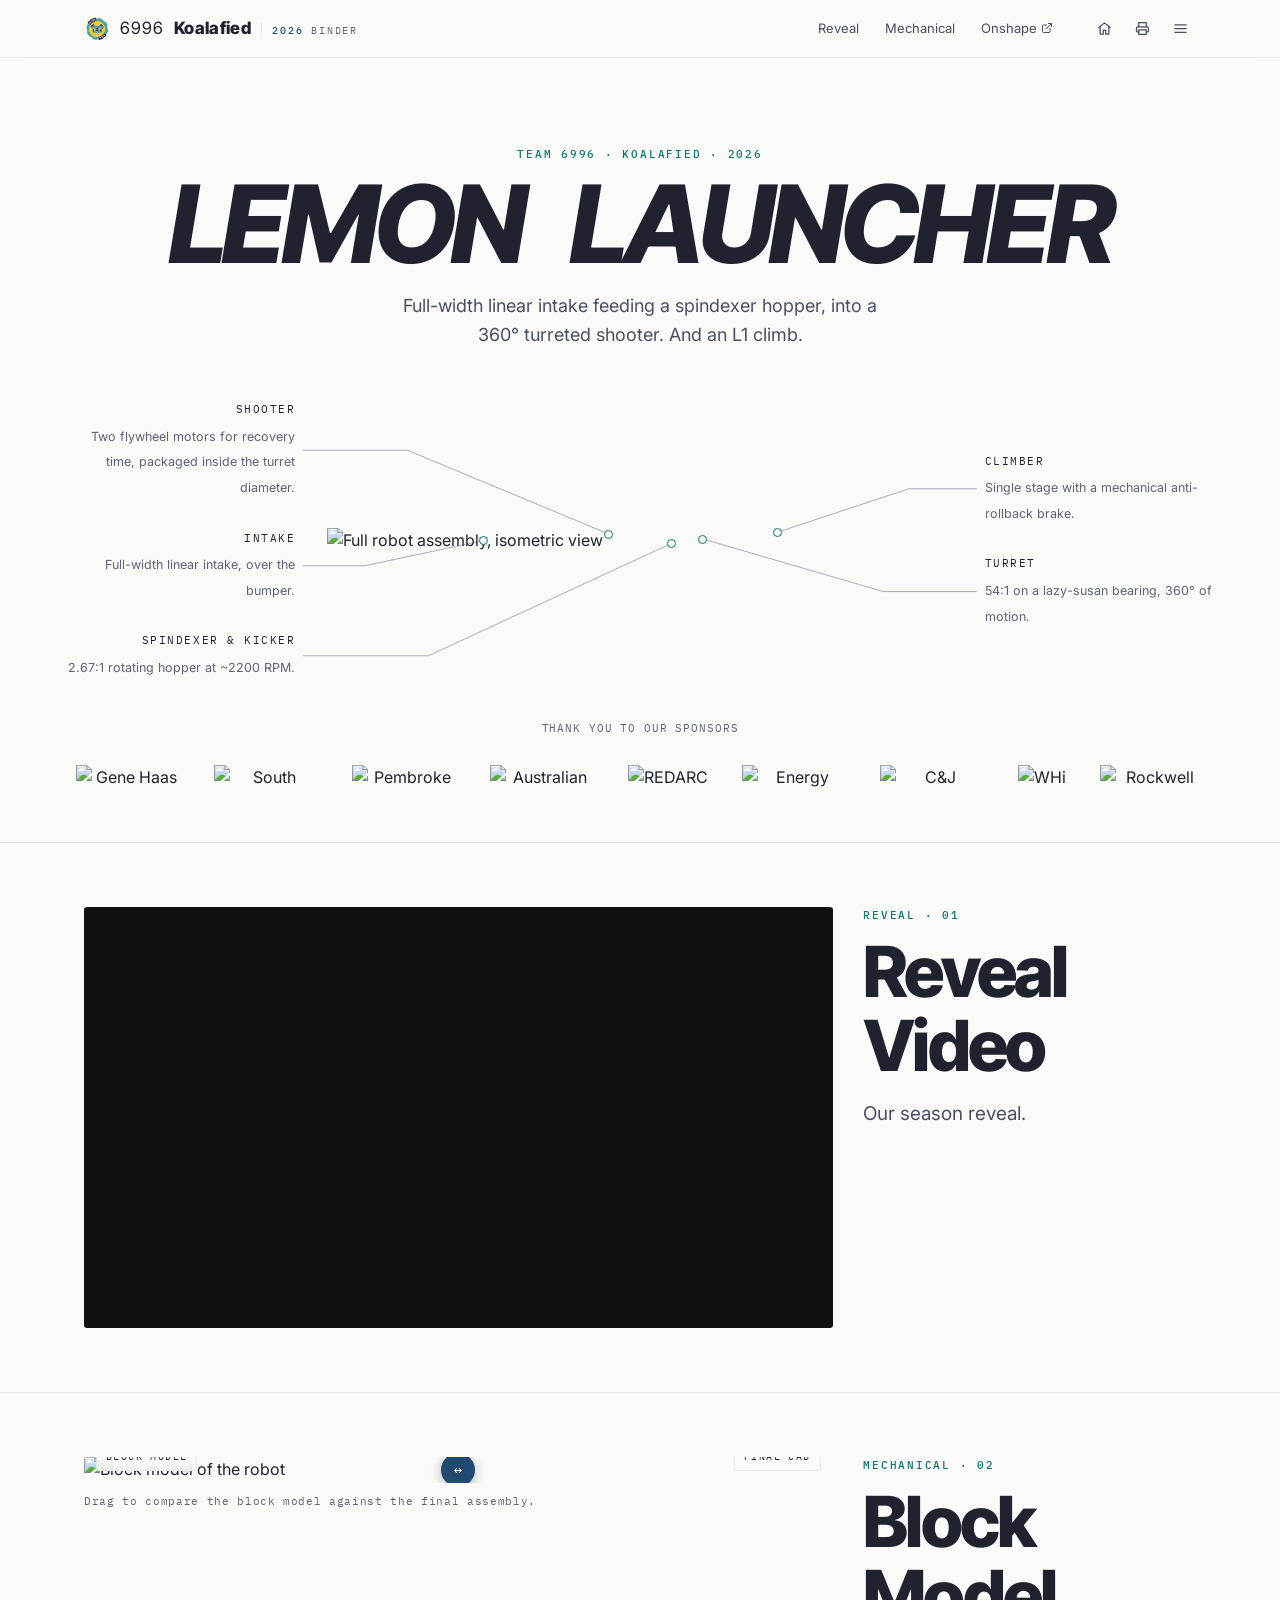
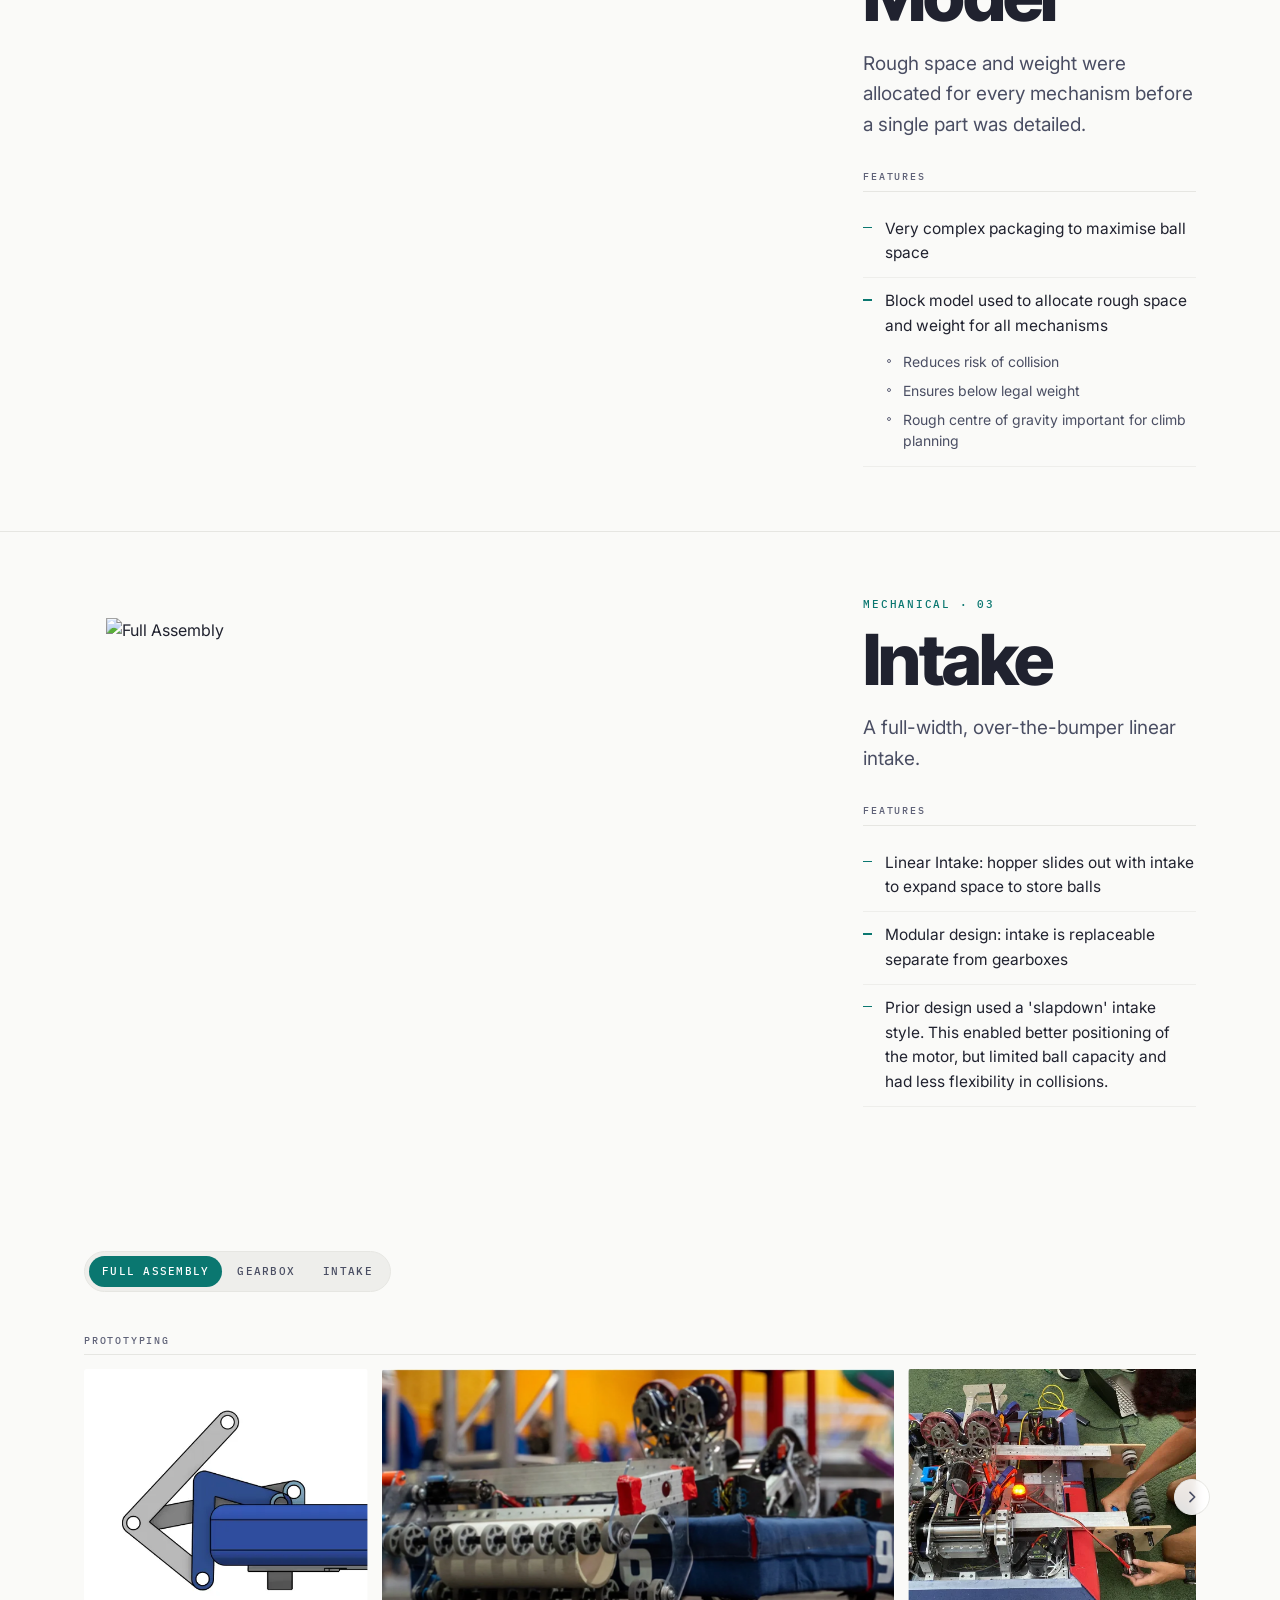
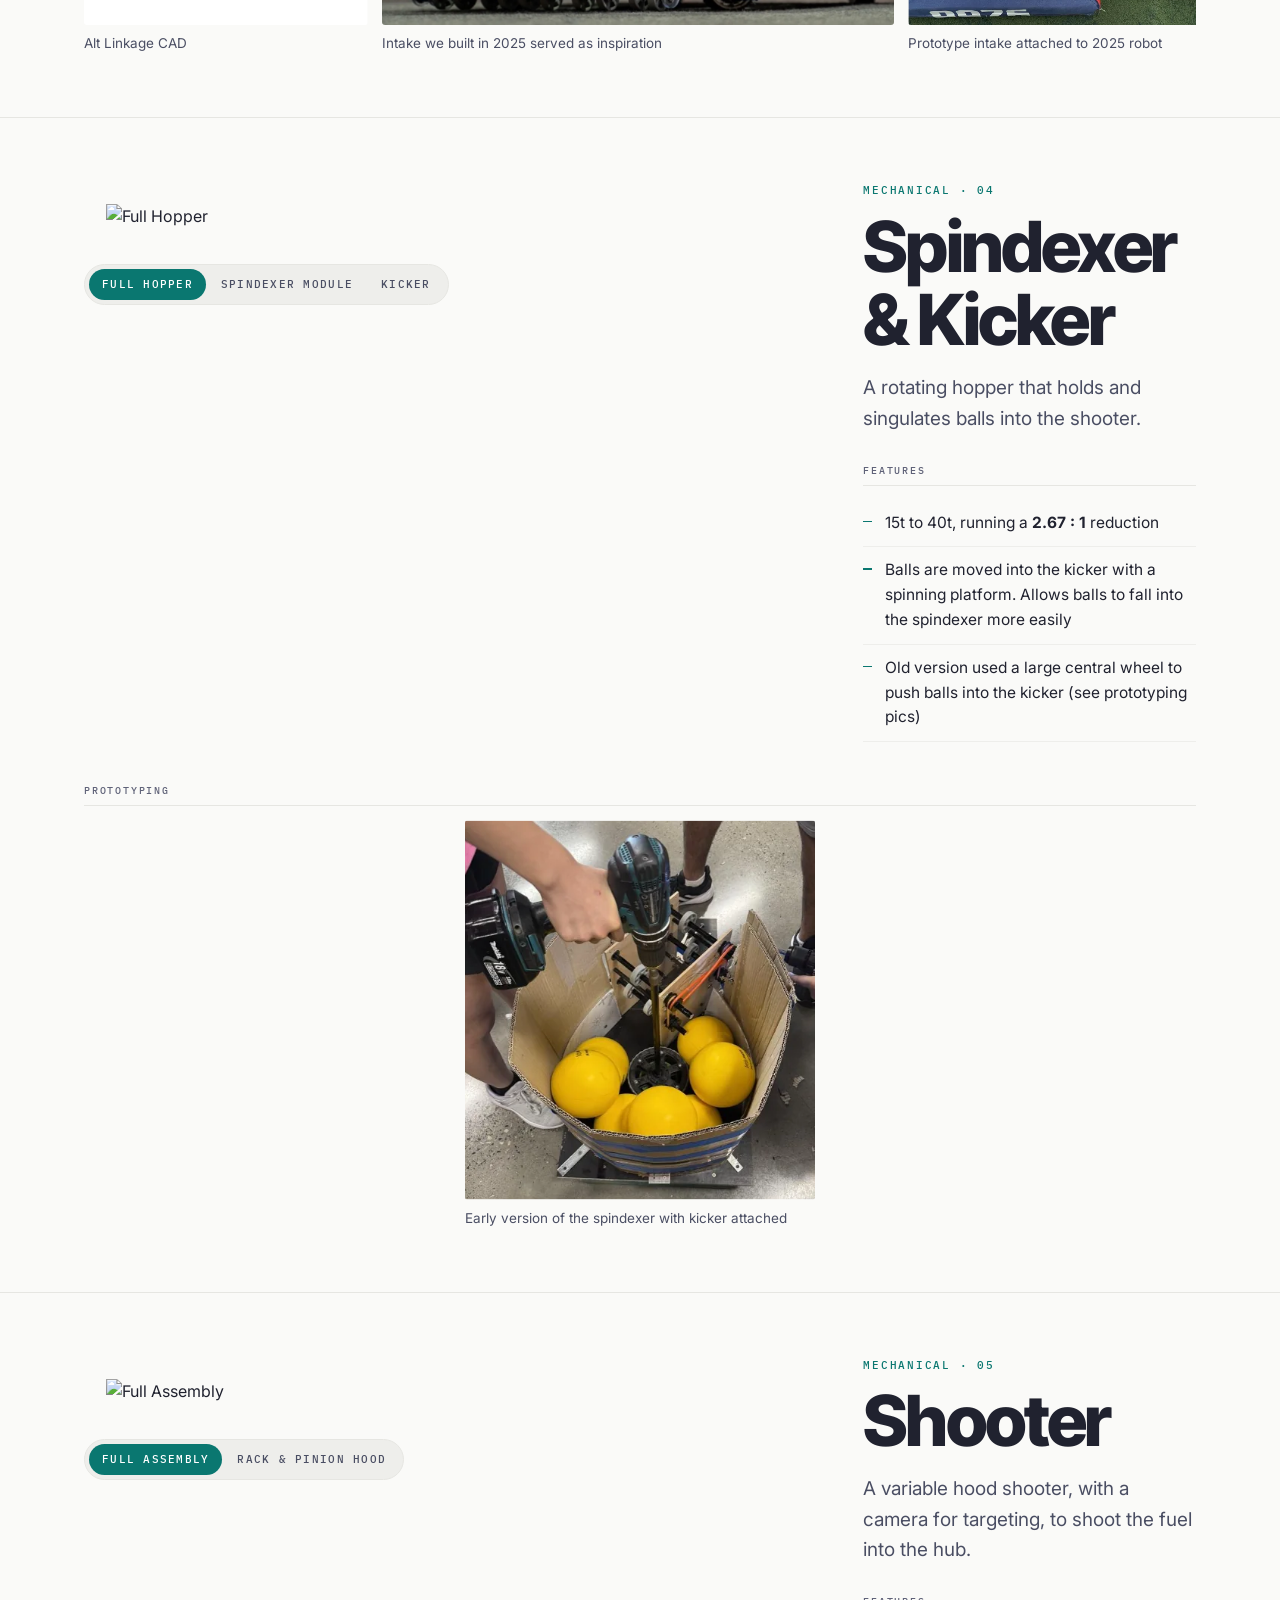
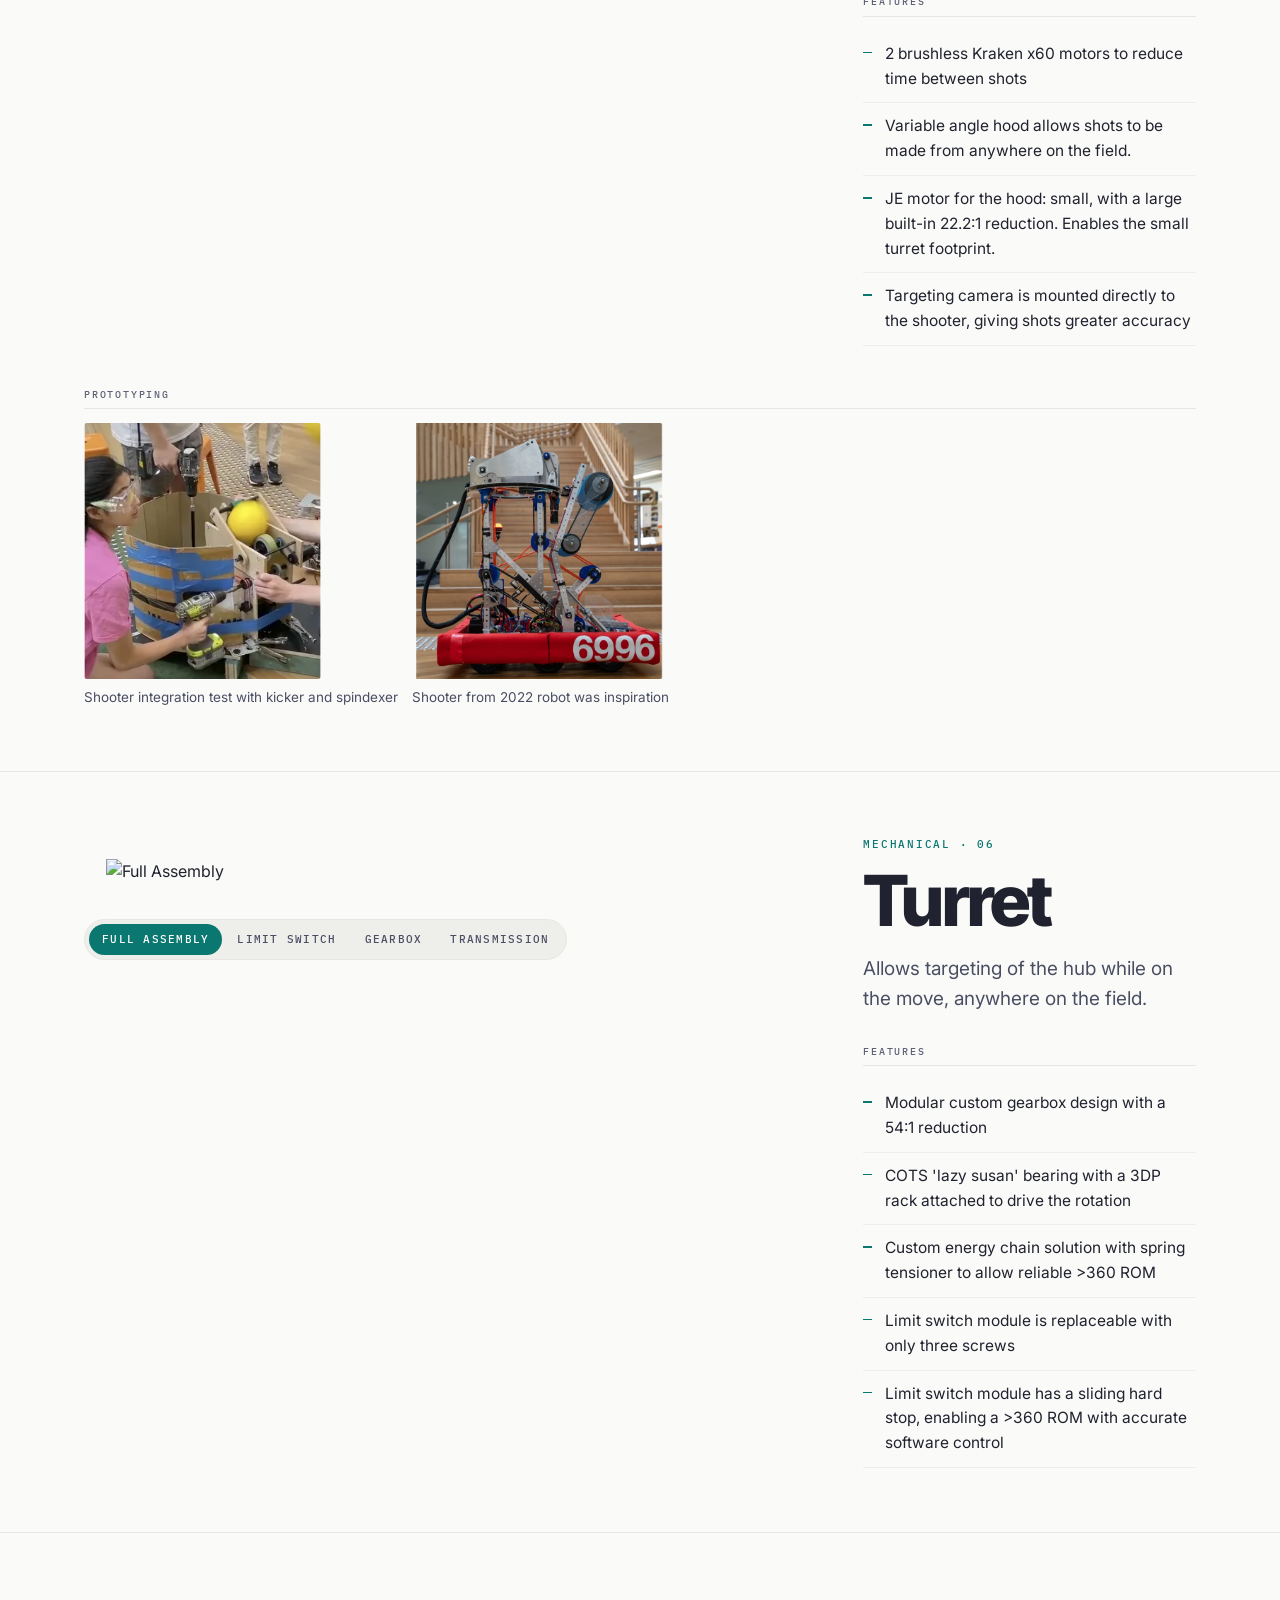
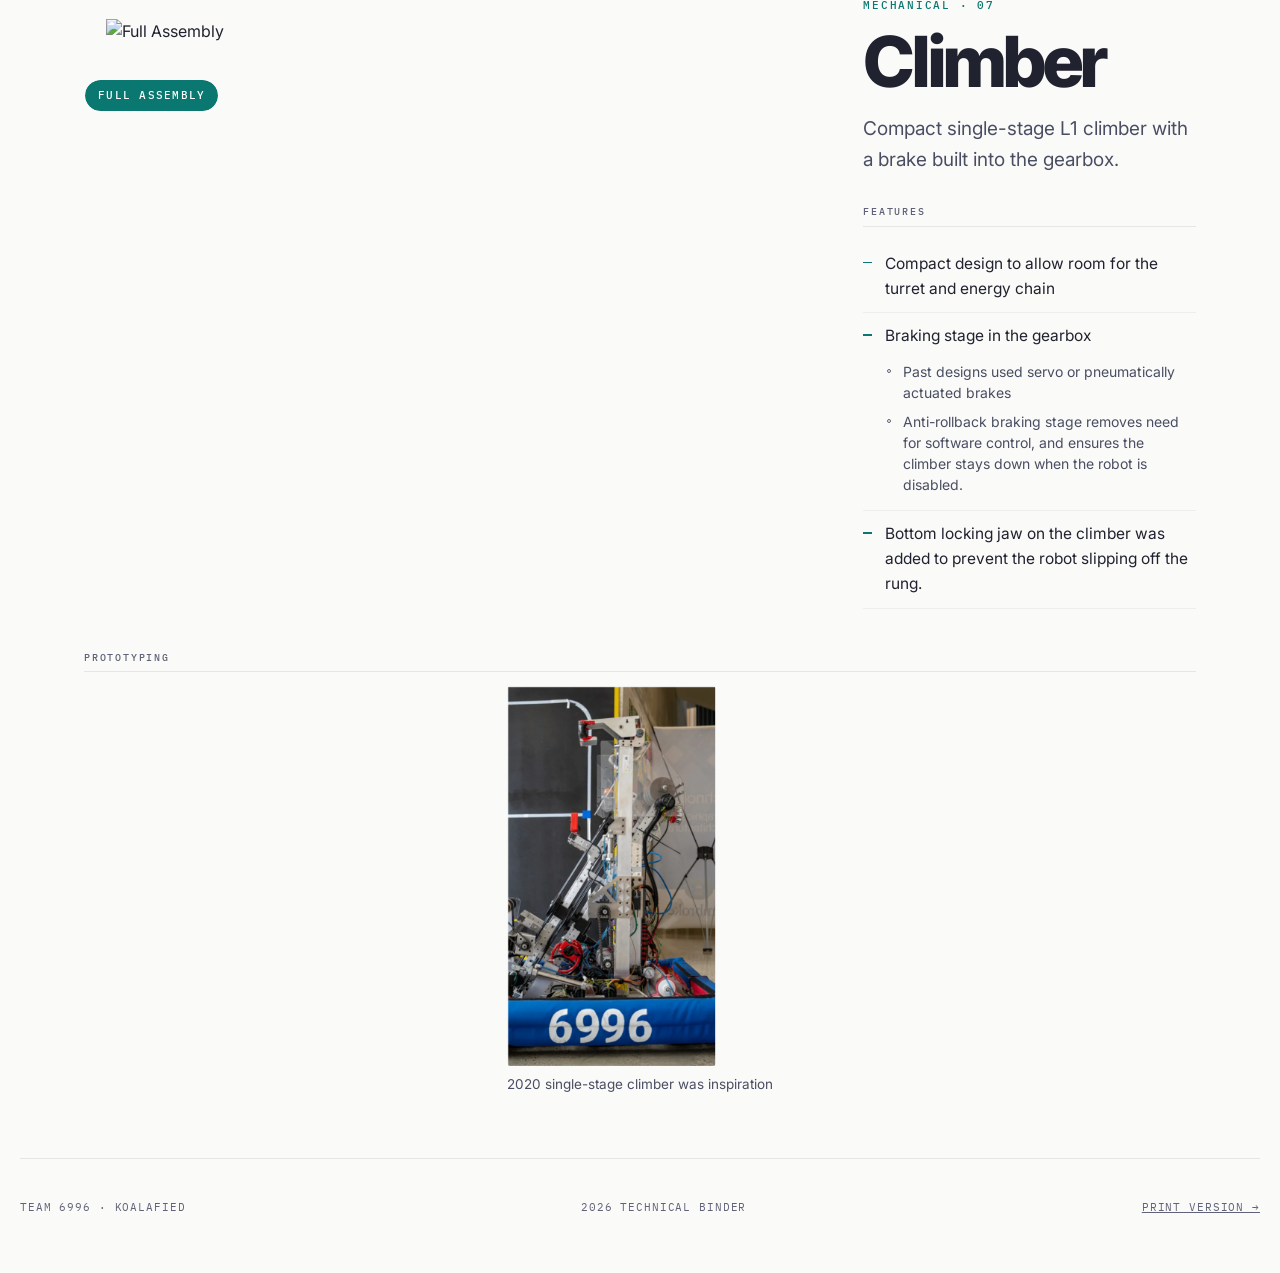
==== commit 75a937e1: "Streamline renderers, fix content bugs, lighter images - Shared helpers (esc/fmt/pad/featureList/mix" ====
--- a/index.html
+++ b/index.html
@@ -18,7 +18,7 @@
 -->
 
 <title>FRC 6996 Koalafied — 2026 Technical Binder</title>
-<meta name="description" content="Design breakdown of LEMON LAUNCHER, the 2026 robot from FRC team 6996 Koalafied: full-width slap-down intake, spindexer hopper, 360° turreted shooter and an L1 climb.">
+<meta name="description" content="Design breakdown of LEMON LAUNCHER, the 2026 robot from FRC team 6996 Koalafied: full-width linear intake, spindexer hopper, 360° turreted shooter and an L1 climb.">
 <link rel="canonical" href="https://2026.teamkoalafied.com/">
 <meta name="robots" content="index, follow, max-image-preview:large">
 
@@ -112,7 +112,7 @@
       <div class="noscript wrap">
         <p class="eyebrow">Team 6996 · Koalafied · 2026</p>
         <h1>LEMON LAUNCHER</h1>
-        <p>Full-width slap-down intake feeding a spindexer hopper, into a
+        <p>Full-width linear intake feeding a spindexer hopper, into a
            360° turreted shooter. And an L1 climb.</p>
         <p>This binder assembles itself in the browser, so there is nothing
            to show with JavaScript turned off. Turn it on for the full
@@ -133,10 +133,10 @@
       </div>
     </noscript>
   </main>
-  <section class="sponsors wrap" id="sponsors"></section>
   <footer class="foot wrap" id="foot"></footer>
 
   <script src="content.js"></script>
+  <script src="assets/js/common.js"></script>
   <script src="assets/js/binder.js"></script>
 </body>
 </html>
--- a/assets/css/binder.css
+++ b/assets/css/binder.css
@@ -105,7 +105,6 @@
   text-transform: uppercase;
   color: var(--accent);
 }
-.muted { color: var(--ink-2); }
 code {
   font-family: var(--font-mono);
   font-size: 0.88em;
@@ -178,13 +177,9 @@
 .icon-btn:hover { border-color: var(--rule); color: var(--ink); }
 .icon-btn svg { width: 15px; height: 15px; }
 
-/* Contents button: opens the full section list (menu-panel). Shown at every
-   width — on wide screens it sits alongside the category links, on narrow
-   ones it's the only way to jump to a section since nav-links hides. */
-
-/* External links (team website, CAD): styled like the Reveal/Mechanical
-   category links they sit next to, not like the icon buttons — the small
-   arrow is enough to show they leave the site, so no underline. */
+/* External CAD link: styled like the Reveal/Mechanical category links it
+   sits next to, not like the icon buttons — the small arrow is enough to
+   show it leaves the site, so no underline. */
 .nav-links a.nav-external {
   display: inline-flex; align-items: center; gap: 4px;
 }
@@ -238,13 +233,15 @@
   gap: clamp(12px, 2.5vw, 40px);
   align-items: center;
 }
-.hero-figure { grid-column: 2; position: relative; aspect-ratio: var(--ar, 4 / 3); }
+/* Crossfade stack: every frame sits in the same grid cell, so the box is as
+   tall as the tallest frame and switching never shifts the page. The
+   section Main View and Iterations stages use the same trick. */
+.hero-figure { grid-column: 2; position: relative; display: grid; }
 .hero-frame {
-  position: absolute; inset: 0; width: 100%; height: 100%;
-  object-fit: contain; opacity: 0; transition: opacity .28s ease;
-  pointer-events: none; /* only the visible frame below should catch clicks */
-}
-.hero-frame.is-on { opacity: 1; pointer-events: auto; cursor: zoom-in; }
+  grid-area: 1 / 1; width: 100%; height: auto;
+  opacity: 0; transition: opacity .28s ease;
+}
+.hero-frame.is-on { opacity: 1; }
 @media (prefers-reduced-motion: reduce) { .hero-frame { transition: none; } }
 
 .hero-lines {
@@ -285,11 +282,8 @@
      labels, so it isn't reachable here; visitors just get the full robot. */
   .hero-stage { display: flex; flex-direction: column; }
   .hero-lines, .hero-dot, .hero-rail { display: none; }
-  /* Every .hero-frame is position:absolute (for the crossfade), so
-     .hero-figure has no in-flow content to size itself from — it needs an
-     explicit width here, since this flex column doesn't stretch its items
-     to fill the cross axis (.hero-stage sets align-items: center above).
-     Without this the figure collapses to 0×0 and the image vanishes. */
+  /* This flex column doesn't stretch its items (.hero-stage sets
+     align-items: center above), so give the figure the full width. */
   .hero-figure { width: 100%; }
 }
 
@@ -349,16 +343,10 @@
   margin-top: 10px; font-family: var(--font-mono); font-size: 11px;
   letter-spacing: .06em; color: var(--ink-3);
 }
-.frame {
-  background: none; border: none;
-  border-radius: 3px; overflow: hidden;
-}
-.frame img { width: 100%; cursor: zoom-in; transition: opacity .15s ease; }
-.frame img:hover { opacity: .88; }
 
 .video-frame {
   position: relative; width: 100%; aspect-ratio: 16 / 9;
-  border-radius: 3px; overflow: hidden; background: var(--ink-4, #111);
+  border-radius: 3px; overflow: hidden; background: #111;
 }
 .video-frame iframe {
   position: absolute; inset: 0; width: 100%; height: 100%; border: 0;
@@ -456,14 +444,10 @@
 /* ---- 8. Iteration scrubber ------------------------------- */
 
 .iters-stage {
-  position: relative; background: none;
-  border: none; border-radius: 3px; overflow: hidden;
-}
-.iters-stage { aspect-ratio: var(--ar, 4 / 3); }
-.iters-stage img {
-  position: absolute; inset: 0;
-  width: 100%; height: 100%; object-fit: contain; padding: 3%;
-}
+  position: relative; display: grid;
+  border-radius: 3px; overflow: hidden;
+}
+.iters-stage img { grid-area: 1 / 1; width: 100%; height: auto; padding: 3%; }
 .iter-frame { opacity: 0; transition: opacity .18s ease; pointer-events: none; }
 .iter-frame.is-on { opacity: 1; pointer-events: auto; cursor: zoom-in; }
 .iter-frame.is-on:hover { opacity: .92; }
@@ -502,43 +486,28 @@
   box-shadow: 0 0 0 1px var(--accent-2);
 }
 
-.iter-note {
+/* Per-version note under an Iterations slider. */
+.view-note {
   margin-top: 12px; padding-top: 12px; border-top: 1px solid var(--rule-2);
   display: flex; gap: 12px; align-items: baseline;
   font-size: 14.5px; color: var(--ink-2); min-height: 3.2em;
 }
-.iter-note b {
+.view-note b {
   font-family: var(--font-mono); font-size: 11px; letter-spacing: .1em;
   color: var(--accent-3); flex: none; text-transform: uppercase;
 }
 
-/* ---- 8b. Figure grids ------------------------------------ */
-
-.figs { display: grid; gap: clamp(12px, 1.8vw, 20px); }
-.figs-2 { grid-template-columns: repeat(2, minmax(0, 1fr)); }
-.figs-3 { grid-template-columns: repeat(3, minmax(0, 1fr)); }
-.figs .wide { grid-column: 1 / -1; }
-@media (max-width: 720px) { .figs-2, .figs-3 { grid-template-columns: 1fr; } }
-
-.figs figure { display: flex; flex-direction: column; }
-.figs .frame { flex: 1; display: grid; place-items: center; padding: 10px; }
-.figs .frame img { width: 100%; height: auto; }
-
 /* ---- 8c. Highlight views ---------------------------------- */
 
 .hl-stage {
-  position: relative; overflow: hidden;
-  background: none; border: none; border-radius: 3px;
-  aspect-ratio: var(--ar, 4 / 3);
+  position: relative; display: grid;
+  overflow: hidden; border-radius: 3px;
 }
 .hl-stage img {
-  position: absolute; inset: 0;
-  width: 100%; height: 100%; object-fit: contain; padding: 3%;
+  grid-area: 1 / 1; width: 100%; height: auto; padding: 3%;
   opacity: 0; transition: opacity .28s ease;
-  pointer-events: none; /* only the visible frame below should catch clicks */
-}
-.hl-stage img.is-on { opacity: 1; pointer-events: auto; cursor: zoom-in; }
-.hl-stage img.is-on:hover { opacity: .92; }
+}
+.hl-stage img.is-on { opacity: 1; }
 @media (prefers-reduced-motion: reduce) { .hl-stage img { transition: none; } }
 
 /* The views sit on one connected rail rather than as separate buttons:
@@ -684,25 +653,6 @@
 .carousel-next { right: -14px; }
 @media (max-width: 640px) { .carousel-prev { left: 4px; } .carousel-next { right: 4px; } }
 
-/* ---- 9. Card grid (software tools etc.) ------------------ */
-
-.cards {
-  display: grid; grid-template-columns: repeat(auto-fill, minmax(260px, 1fr));
-  gap: clamp(16px, 2.4vw, 28px);
-}
-.card {
-  background: var(--panel); border: 1px solid var(--rule);
-  border-radius: 3px; overflow: hidden; text-decoration: none;
-  display: flex; flex-direction: column;
-  transition: border-color .15s, transform .15s;
-}
-a.card:hover { border-color: var(--accent); transform: translateY(-2px); }
-.card img { width: 100%; background: var(--panel); border-bottom: 1px solid var(--rule); }
-.card-body { padding: 15px 16px 18px; }
-.card h4 { font-size: 17px; font-weight: 600; }
-.card p { margin-top: 6px; font-size: 13.5px; color: var(--ink-3); line-height: 1.5; }
-.card-go { margin-top: 10px; font-family: var(--font-mono); font-size: 10px; letter-spacing: .14em; text-transform: uppercase; color: var(--accent); }
-
 /* ---- 9b. Lightbox ------------------------------------------ */
 
 /* One overlay, reused for every clickable image on the page (see
@@ -758,34 +708,24 @@
 }
 .lightbox-close:hover { background: rgba(255, 255, 255, .16); border-color: rgba(255, 255, 255, .4); }
 
-/* ---- 9b. Sponsors ------------------------------------------ */
-
-/* Two sponsor moments, matching the main site's quiet banner: one right
-   under the hero (no label), one near the footer (labelled). Same row
-   layout and logo size in both places — the binder doesn't need the main
-   site's bigger, tiered "Our Sponsors" section. */
-
-.sponsors {
-  border-top: 1px solid var(--rule);
-  padding: 48px 0 32px;
-  text-align: center;
-}
+/* ---- 9c. Sponsors ------------------------------------------ */
+
+/* One quiet strip under the hero, matching the main site's banner — the
+   binder doesn't need the main site's bigger, tiered "Our Sponsors" section. */
+
+.sponsors { padding: 32px 0 0; margin-top: 8px; text-align: center; }
 .sponsors-label {
   font-family: var(--font-mono); font-size: 11px;
   letter-spacing: .08em; text-transform: uppercase; color: var(--ink-3);
   margin-bottom: 28px;
 }
-.sponsor-banner-row {
+.sponsor-row {
   display: flex; flex-wrap: wrap; align-items: center; justify-content: center;
   gap: 18px 34px;
 }
 .sponsor-logo {
   height: 26px; max-width: 104px;
   width: auto; object-fit: contain;
-}
-
-.sponsors-hero {
-  border-top: none; padding: 32px 0 0; margin-top: 8px;
 }
 
 /* ---- 10. Footer ------------------------------------------ */
@@ -836,5 +776,5 @@
   .hero { padding: 0 0 18pt; }
   .hero-title { font-size: 42pt; }
   a { text-decoration: none; }
-  .iter-frame { opacity: 1 !important; position: static !important; }
-}
+  .iter-frame { opacity: 1 !important; grid-area: auto !important; }
+}
